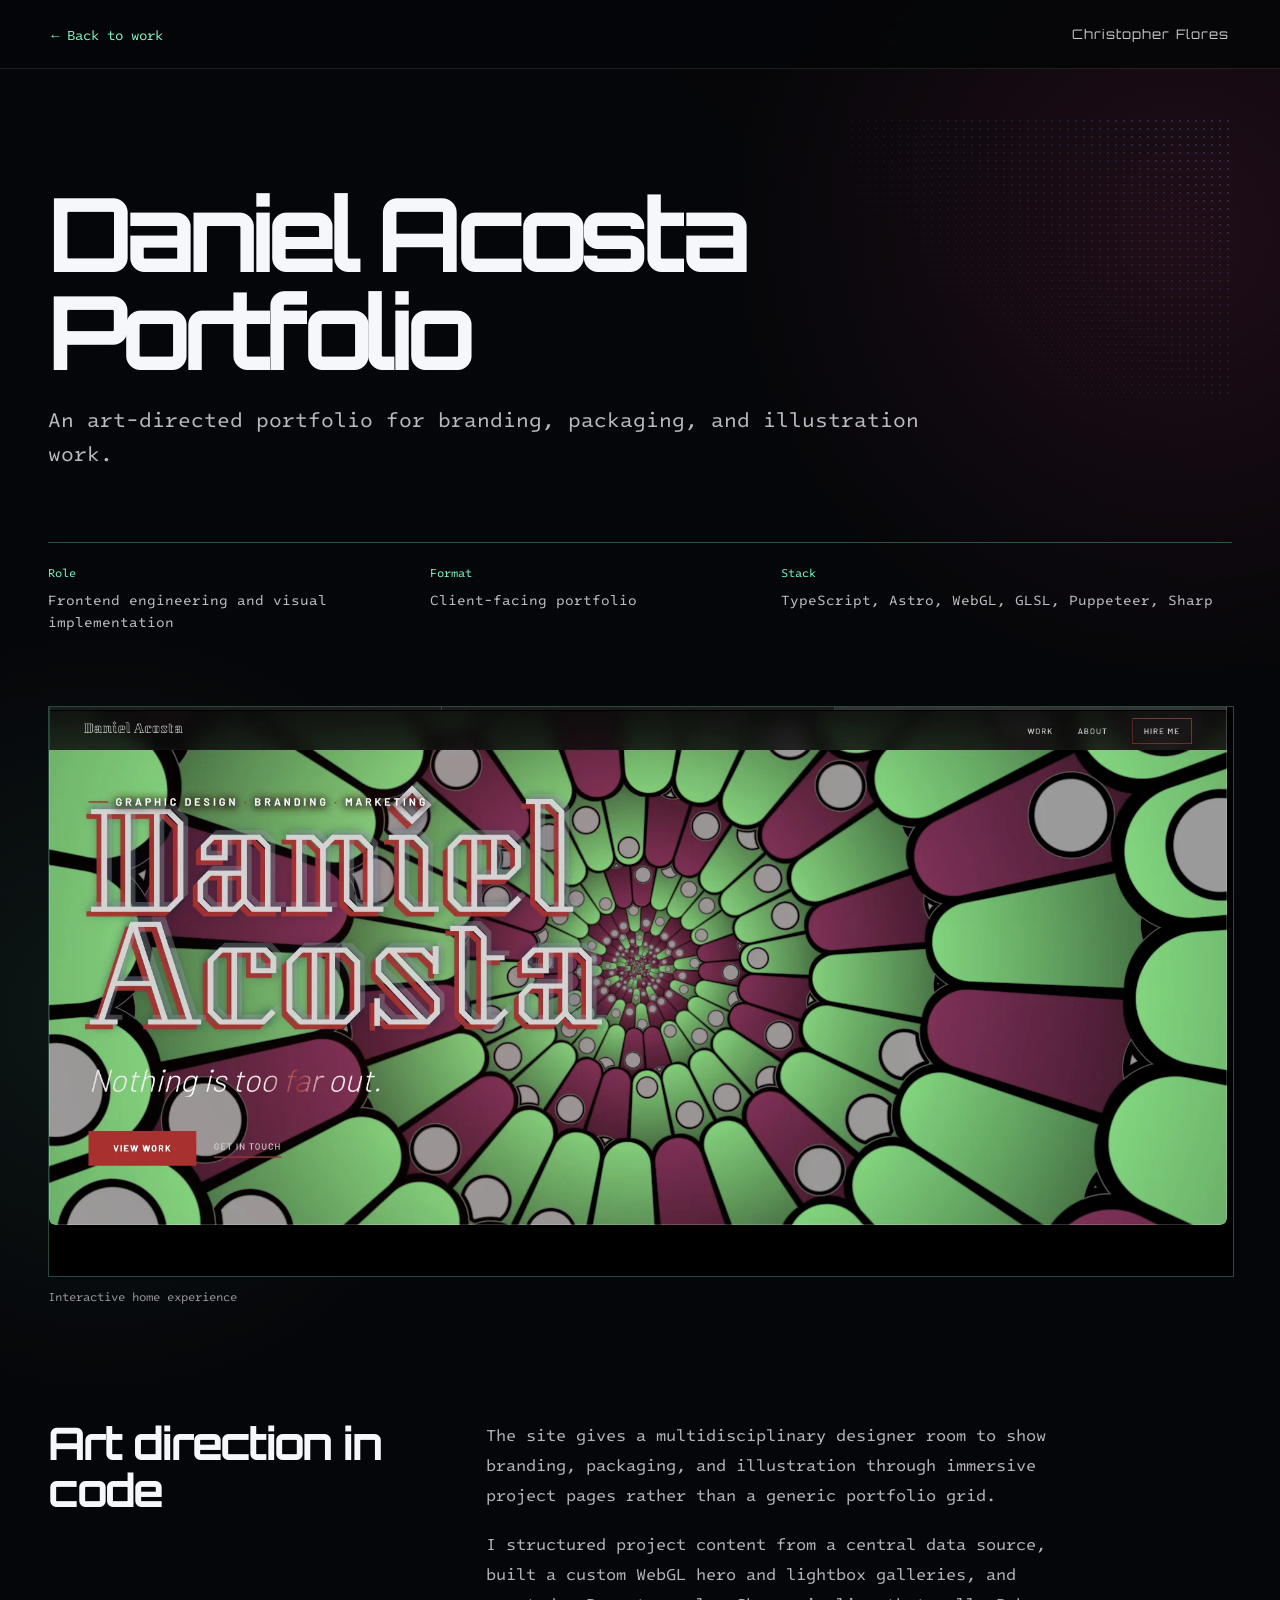
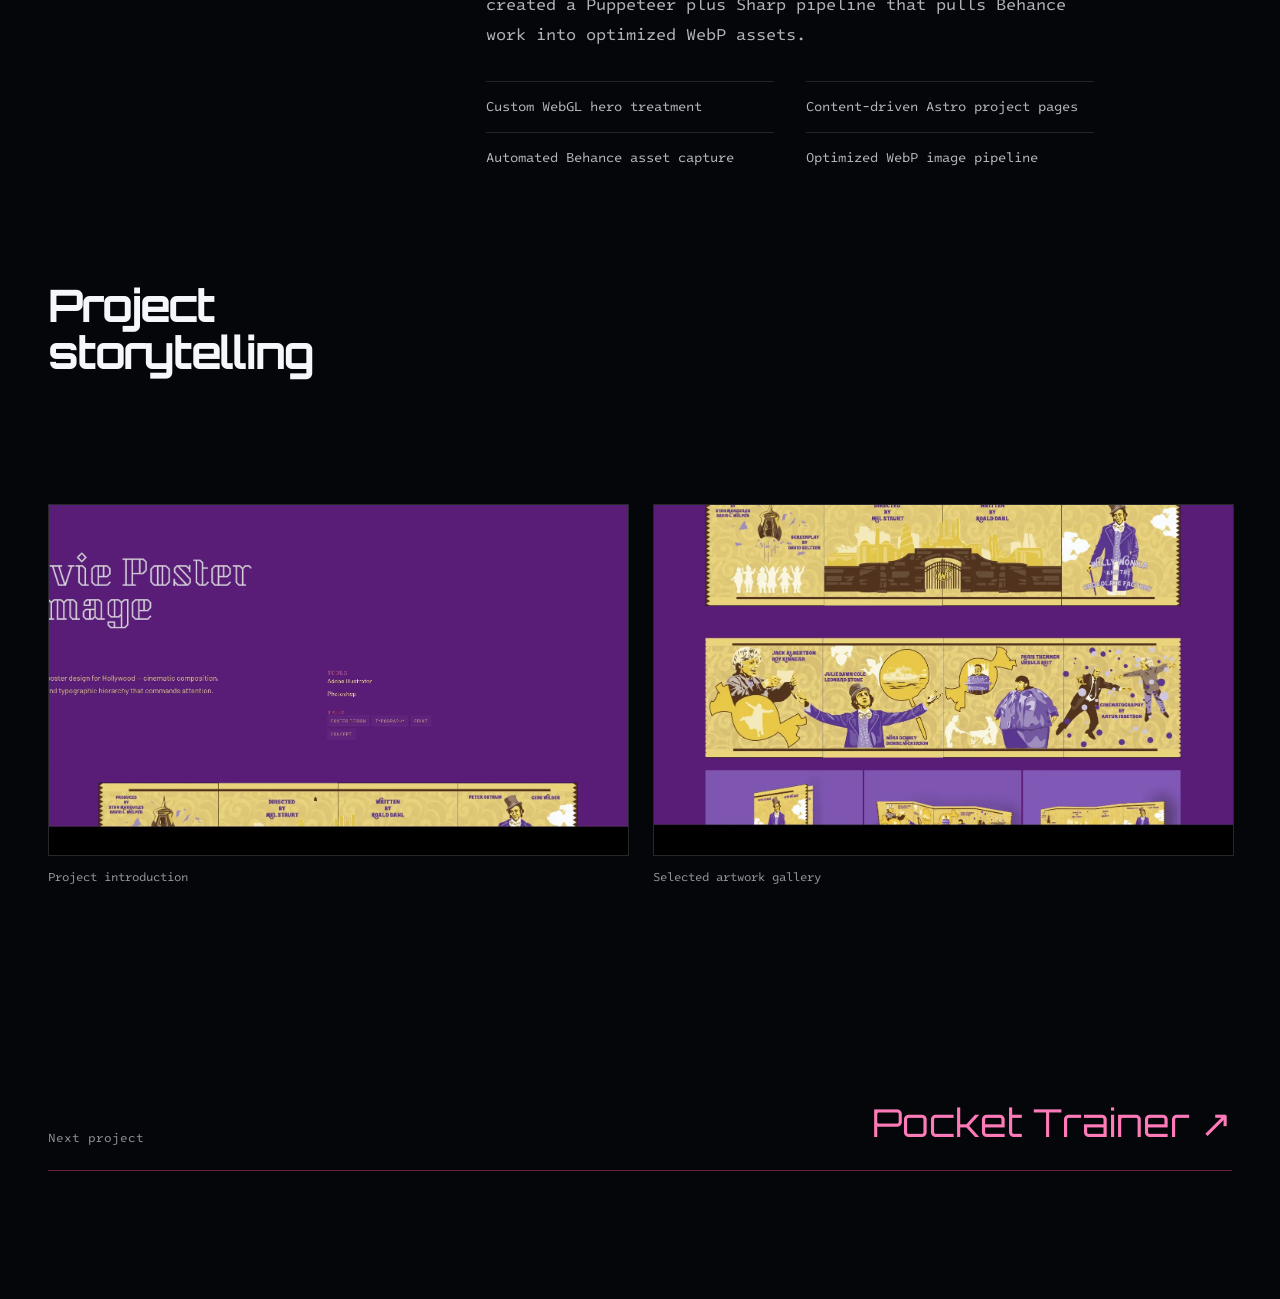
==== projects/daniel-acosta.html @ 9fa14622 "Redesign portfolio project showcase" ====
<!DOCTYPE html>
<html lang="en">
<head>
    <meta charset="UTF-8"><meta name="viewport" content="width=device-width, initial-scale=1, viewport-fit=cover"><meta name="description" content="Daniel Acosta Portfolio case study by Christopher Flores."><title>Daniel Acosta Portfolio | Christopher Flores</title>
    <link rel="stylesheet" href="../styles.css?v=4"><link rel="stylesheet" href="../case-study.css?v=2"><link rel="preconnect" href="https://fonts.googleapis.com"><link rel="preconnect" href="https://fonts.gstatic.com" crossorigin><link href="https://fonts.googleapis.com/css2?family=Intel+One+Mono:wght@400;500;600&amp;family=Orbitron:wght@400..900&amp;display=swap" rel="stylesheet">
</head>
<body class="case-body">
    <nav class="case-nav" aria-label="Project navigation"><a href="../index.html#projects">← Back to work</a><span class="case-nav-brand">Christopher Flores</span></nav>
    <main class="case-main">
        <section class="case-hero"><div class="case-title-wrap"><h1 class="case-title">Daniel Acosta Portfolio</h1><p class="case-lede">An art-directed portfolio for branding, packaging, and illustration work.</p></div><dl class="case-meta"><div><dt>Role</dt><dd>Frontend engineering and visual implementation</dd></div><div><dt>Format</dt><dd>Client-facing portfolio</dd></div><div><dt>Stack</dt><dd>TypeScript, Astro, WebGL, GLSL, Puppeteer, Sharp</dd></div></dl><figure class="case-hero-media"><img src="../images/DanielAcosta_1.webp" alt="Daniel Acosta portfolio animated home experience"><figcaption>Interactive home experience</figcaption></figure></section>
        <section class="case-section"><h2>Art direction in code</h2><div class="case-copy"><p>The site gives a multidisciplinary designer room to show branding, packaging, and illustration through immersive project pages rather than a generic portfolio grid.</p><p>I structured project content from a central data source, built a custom WebGL hero and lightbox galleries, and created a Puppeteer plus Sharp pipeline that pulls Behance work into optimized WebP assets.</p><ul><li>Custom WebGL hero treatment</li><li>Content-driven Astro project pages</li><li>Automated Behance asset capture</li><li>Optimized WebP image pipeline</li></ul></div></section>
        <section class="case-section"><h2>Project storytelling</h2><div class="case-gallery"><figure><img src="../images/DanielAcosta_2.webp" alt="Daniel Acosta movie poster homage project page"><figcaption>Project introduction</figcaption></figure><figure><img src="../images/DanielAcosta_3.webp" alt="Daniel Acosta poster artwork gallery"><figcaption>Selected artwork gallery</figcaption></figure></div></section>
        <div class="case-next"><span>Next project</span><a href="pocket-trainer.html">Pocket Trainer ↗</a></div>
    </main>
</body>
</html>
---- styles.css ----
@import url('https://fonts.googleapis.com/css2?family=Orbitron:wght@500;700&family=Intel+One+Mono:wght@400;700&display=swap');

:root {
    --space-xs: 0.5rem;
    --space-sm: 1rem;
    --space-md: 2rem;
    --space-lg: 3rem;
    --space-xl: 4rem;
}
header{
    background-color: rgb(10, 9, 9);
    border-style: ridge;
}
body {
    background: radial-gradient(circle, rgba(29, 184, 245, 1) 0%, rgba(140, 54, 173, 1) 47%, rgba(10, 10, 0, 1) 100%);
    position: relative;
    overflow-x: hidden;
}
/* Ordered (Bayer 4x4) dither over the background gradient */
body::before {
    content: '';
    position: fixed;
    top: 0;
    left: 0;
    width: 100%;
    height: 100%;
    background-image:
        linear-gradient(45deg, transparent, rgba(255, 0, 115, 0.03)),
        url("data:image/svg+xml,%3Csvg xmlns='http://www.w3.org/2000/svg' width='4' height='4'%3E%3Cpath d='M0 0h1v1H0zM2 2h1v1H2zM3 0h1v1H3zM1 2h1v1H1z' fill='%23ffffff'/%3E%3Cpath d='M1 1h1v1H1zM3 3h1v1H3z' fill='%23000000'/%3E%3C/svg%3E");
    background-size: auto, 4px 4px;
    background-repeat: repeat;
    image-rendering: pixelated;
    opacity: 0.5;
    mix-blend-mode: overlay;
    pointer-events: none;
    z-index: -1;
}

#greeting {
    font-family: "Intel One Mono", monospace;
    font-optical-sizing: auto;
    font-weight: 400;
    font-style: normal;
    color: rgb(245, 239, 84);
    font-size: 1.5em;
    text-align: center;
    background: linear-gradient(45deg, rgb(221, 221, 228), purple);
    -webkit-background-clip: text;
    background-clip: text;
    -webkit-text-fill-color: transparent;
}
#title{
    font-family:'Orbitron', sans-serif;
    font-weight: 500;
    color: red;
    text-align: center;
    font-size: 2em;
}
#name{
    font-family: 'Orbitron', sans-serif;
    font-weight: 700;
    background: linear-gradient(30deg, blue, purple);
    -webkit-background-clip: text;
    -webkit-text-fill-color: transparent;
    background-clip: text;
    text-align: center;
    font-size: 3em;
    display: inline-block;
    white-space: nowrap;
    overflow: hidden;
}

/* Dot grid background */
.dot-grid-container {
  position: absolute;
  top: 0;
  left: 0;
  width: 100%;
  height: 100%;
  z-index: 0; /* Behind navbar and hero content */
  overflow: hidden;
  display: grid;
  grid-template-columns: repeat(auto-fill, 35px);
  grid-template-rows: repeat(auto-fill, 35px);
  gap: 0;
  justify-content: center;
  align-content: center;
}

.dot-grid-container .dot{
  width: 0.5px;
  height: 0.5px;
  background: rgba(142, 139, 139, 0.4);
  border-radius: 50%;
  transition: all 0.2s ease-out;
  margin: auto;
}

.dot-grid-container .dot.bright {
  background: rgba(237, 235, 235, 0.9);
  box-shadow: 0 0 10px rgba(20, 18, 18, 0.9);
  transform: scale(2);
}
.navbar{
    display: flex;
    justify-content: space-between;
    align-items: center;
    padding: var(--space-sm) var(--space-sm);
    background-color: rgba(20, 2, 16, 0.67);
    position: fixed;
    top: 0;
    left: 0;
    width: 100%;
    z-index: 1000;
    box-shadow: 0 2px 5px rgba(6, 6, 206, 0.2);
    border-bottom: 1px solid rgba(227, 68, 137, 0.3);
    box-sizing: border-box;
}

.navbar-brand{
    font-family: 'Orbitron', sans-serif;
    font-size: 1.5rem;
    font-weight: 700;
    flex: 0 0 auto;
    margin-right: 2rem;
}
.navbar-brand .logo-image{
    height: 50px;
    width: auto;
    transition: transform 0.3s ease;
}
.navbar-brand .logo-image:hover{
    transform: scale(1.1);
}

.navbar-menu{
    display: flex;
    list-style: none;
    margin-right: 2rem;
}
.navbar-item{
    margin-left: var(--space-md);
}
.navbar-link{
    color: whitesmoke;
    text-decoration: none;
    font-family: 'Intel One Mono', monospace;
    font-size: 1.1rem;
    transition: color 0.3s ease, text-shadow 0.3s ease;
}

.navbar-link:hover{
    color: #ff0073;
}

.navbar-link.active{
    color: #ff7ab8;
    text-shadow: 0 0 16px rgba(255, 0, 115, 0.32);
}

.navbar-toggle{
    display: none;
    color: whitesmoke;
    font-size: 1.5rem;
    cursor: pointer;
    background: transparent;
    border: 0;
    padding: 0.35rem;
}

html{
    scroll-behavior: smooth;
}

#footer{
    text-align: center;
}
/* Hero section styling */
.hero {
    position: relative;
    min-height: 100svh;
    display: flex;
    flex-direction: column;
    justify-content: center;
    align-items: center;
    background-color: black;
    text-align: center;
    padding-top: 88px;
    box-sizing: border-box;
}

.hero-content{
    position: relative;
    z-index: 1;
    max-width: 700px;
    animation: fadeIn 1s ease-in;
}

/* CTA button styling */
.cta-button {
    font-family: 'Orbitron', sans-serif;
    display: inline-block;
    padding: 12px 24px;
    background-color: rgb(255, 0, 115);
    color: whitesmoke;
    text-decoration: none;
    border: 2px solid whitesmoke;
    border-radius: 5px;
    font-weight: bold;
    font-size: 1.1em;
    transition: background-color 0.3s, color 0.3s, transform 0.2s;
}

.cta-button:hover {
    background-color: whitesmoke;
    color: rgb(10, 9, 9);
    transform: scale(1.05);
}

section{
    padding: var(--space-xl) var(--space-md);
    margin-bottom: var(--space-lg);
}

/*Social Icons Class */
.social-links{
    margin-top: 20px;

}

.social-icon{
    color: whitesmoke;
    font-size: 2em;
    margin: 0 10px;
    text-decoration: none;
}

.social-icon:hover{
    color: rgb(255, 0, 115);
    transform: translateY(-10px);

}

/* Fade-in animation*/
@keyframes fadeIn{
    from{
        opacity: 0;
        transform: translateY(20px);
    }
    to{
        opacity: 1;
        transform: translateY(0);
    }
}

/* Responsiveness design*/
@media (max-width:600px){
    #name {
        font-size: 2.25em;
        white-space: normal;
        border-right: 0;
        animation: none;
    }
    #title { font-size: 1.35em; }
    #greeting { font-size: 1.05em; }
    .hero-content {
        padding: 0 18px;
        max-width: 100%;
    }
    .cta-button {
        padding: 10px 20px;
        width: min(100%, 260px);
    }
}

.projects-grid{
    display: flex;
    flex-direction: column;
    gap: 40px;
    max-width: 1200px;
    margin: 0 auto;

}

.project-card {
  background:
    linear-gradient(145deg, rgba(20, 17, 29, 0.96), rgba(32, 28, 46, 0.94));
  border-radius: 0;
  box-shadow: 0 16px 36px rgba(0, 0, 0, 0.28);
  overflow: hidden;
  transition: all 0.3s ease;
  font-family: "Intel One Mono", monospace;
  backdrop-filter: blur(10px);
  border: 1px solid rgba(255, 255, 255, 0.08);
  display: flex;
  flex-direction: row;
  align-items: center;
  min-height: 400px;
}

.project-card:hover {
  transform: translateY(-10px);
  box-shadow: 0 22px 46px rgba(61, 86, 255, 0.18);
}

.featured-project {
    background:
        radial-gradient(circle at top right, rgba(28, 192, 132, 0.16), transparent 35%),
        linear-gradient(145deg, rgba(16, 16, 20, 0.96), rgba(28, 25, 41, 0.96));
    border: 1px solid rgba(65, 229, 167, 0.22);
    box-shadow: 0 18px 50px rgba(0, 0, 0, 0.36);
}

.featured-project:hover {
    box-shadow: 0 24px 56px rgba(22, 204, 135, 0.18);
}

.project-card:nth-child(even){
    flex-direction: row-reverse;
}

.project-card:nth-child(even) .project-type-label{
    position: absolute;
    left: auto;
    right: 0;
    transform: none;
}

.project-card .project-visual{
    flex: 1;
    display: flex;
    justify-content: center;
    align-items: center;
    padding: 20px;
    position: relative;
}

.project-card .card-content{
    flex: 1;
    padding: 30px;
}

.project-card:not(.featured-project) .card-content h3,
.project-card:not(.featured-project) .card-content p {
    color: #f4f6fb;
}

.project-card:not(.featured-project) .card-content p {
    line-height: 1.65;
}

.project-card img {
  width: 100%;
  height: 200px;
  object-fit: cover;
}

.card-content{
    padding: 20px;
}

.project-kicker {
    display: inline-flex;
    align-self: flex-start;
    margin-bottom: 12px;
    padding: 6px 10px;
    border-radius: 0;
    background: rgba(65, 229, 167, 0.14);
    color: #79f2c0;
    font-size: 0.75rem;
    font-weight: 700;
    letter-spacing: 0.08em;
    text-transform: uppercase;
}

.featured-project .card-content h3,
.featured-project .card-content p,
.featured-project .tech,
.featured-project .project-status {
    color: #f5f7fb;
}

.featured-project .card-content p {
    line-height: 1.65;
}

.featured-project code {
    color: #79f2c0;
}

.project-highlights {
    display: flex;
    flex-wrap: wrap;
    gap: 10px;
    margin: 18px 0 10px;
}

.highlight-pill {
    padding: 8px 12px;
    border-radius: 0;
    background: rgba(255, 255, 255, 0.08);
    border: 1px solid rgba(121, 242, 192, 0.18);
    color: #d8fff0;
    font-size: 0.82rem;
}

.tech-stack{
    display: flex;
    gap: 10px;
    margin: 15px 0;
    flex-wrap: wrap;
    
}

.tech{
    padding: 8px 16px;
    border-radius: 0;
    color: #edf1fa;
    background-color: rgba(255, 255, 255, 0.08);
    border: 1px solid rgba(255, 255, 255, 0.12);
    display: flex;
    align-items: center;
}

.tech-logos{
    width: 34px !important;
    height: 30px !important;
    margin-right: 10px;
    vertical-align: middle;
}

.tech-logo{
    width: 24px !important; 
    height: 24px !important;
    margin-right: 8px;
    object-fit: contain;
}

#projects h2{
    text-align: center;
    font-family:'Orbitron', sans-serif;

}

#contact{
    padding: 80px 20px;
}

#contact h2{
    text-align: center;
    font-size: 2.5em;
    margin-bottom: 50px;
    font-family: 'Orbitron', sans-serif;
}

.contact-grid{
    display:flex;
    gap: 40px;
    justify-content: center;
    flex-wrap: wrap;

}

.contact-card{
    background: thistle;
    border-radius: 0;
    padding: 40px 30px;
    text-align: center;
    font-family: "Intel One Mono", monospace;
}

.contact-card:hover{
    transform: translateY(-5px);
    background: rgba(255, 255, 255, 0.15);
    box-shadow: 0 20px 40px rebeccapurple;
}

.contact-card a{
    color: black;
    text-decoration: none;
}

.contact-card i{
    color: #ff0073;
}

.contact-card:hover i{
    transform: scale(1.1);
}

.email-icon{
    
}

footer{
    text-align: center;
    background-color: #ff0073;
    padding: 30px 20px;
    font-family: 'Orbitron', sans-serif;

}

footer h3{
    font-size: 1em;
    font-weight: 400;
    
}

#tsparticles {
    position: fixed;
    top: 0;
    left: 0;
    width: 100%;
    height: 100%;
    z-index: -1;
    pointer-events: none;
}

.project-links{
    display: flex;
    gap: 15px;
    margin-top: 15px;
    justify-content: flex-start;
    flex-wrap: wrap;
}

.project-link{
    display: inline-flex;
    align-items: center;
    gap: 8px;
    padding: 8px 16px;
    background-color: rgba(8, 8, 12, 0.72);
    color: whitesmoke;
    text-decoration: none;
    border-radius: 0;
    border: 1px solid rgba(255, 0, 115, 0.72);
    transition: all 0.3s;
}

.project-link:hover{
    background-color: #ff0073;
    transform: translateY(-2px);
}

.project-status {
    display: inline-flex;
    align-items: center;
    gap: 8px;
    padding: 8px 16px;
    background-color: rgba(255, 255, 255, 0.08);
    color: #edf1fa;
    text-decoration: none;
    border-radius: 0;
    border: 1px solid rgba(255, 255, 255, 0.16);
}

.slider-dots{
    text-align: center;
    margin-top: 20px;
    padding: 0 20px;
}

.dot {
    height: 10px;
    width: 10px;
    margin: 0 6px;
    background-color: #ddd;
    border-radius: 50%;
    display: inline-block;
    cursor: pointer;
    transition: all 0.3s ease;
    border: 2px solid transparent;
}

.dot:hover{
    background-color: #bbb;
    transform: scale(1.1);
}

.dot.active {
    background: #ff0073;
    transform: scale(1.2);
}

.project-card .project-visual{
    flex: 0 0 50%;
    max-width: 50%;
    display: flex;
    justify-content: center;
    align-items: center;
    padding: 20px;
    position: relative;
}

.project-card .card-content{
    flex: 1;
    padding: 30px;
    display: flex;
    flex-direction: column;
    justify-content: center;
}

.project-images {
    position: relative;
    margin: 20px auto;
}

.project-images .image-slider {
    position: relative;
    width: 100%;
    border-radius: 0;
    overflow: hidden;
    background: #f8f9fa;
}

.project-images .project-image {
    display: none;
    width: 100%;
    height: auto;
    object-fit: contain;
    object-position: center;
}

.project-images .project-image.active {
    display: block;
}

/* MOBILE APP SPECIFIC STYLING */
.project-images.mobile-app {
    max-width: 280px; /* Constrained for mobile */
    background: linear-gradient(145deg, #161722, #24283a);
    border-radius: 0;
    padding: 20px;
    box-shadow: 0 14px 30px rgba(0, 0, 0, 0.24);
    border: 1px solid rgba(255, 77, 154, 0.14);
}

.project-images.mobile-app .image-slider {
    border-radius: 0;
    box-shadow: 0 10px 24px rgba(0, 0, 0, 0.22);
    background: #0a0c11;
}

/* WEB APP SPECIFIC STYLING */
.project-images.web-app {
    max-width: 500px; /* Wider for web apps */
    background: linear-gradient(145deg, #161922, #212634);
    border-radius: 0;
    padding: 15px;
    box-shadow: 0 12px 30px rgba(0, 0, 0, 0.24);
    border: 1px solid rgba(93, 182, 255, 0.14);
}

.project-images.web-app .image-slider {
    border-radius: 0;
    box-shadow: 0 10px 24px rgba(0, 0, 0, 0.22);
    background: #0a0c11;
}

.project-images.web-app .project-image {
    object-fit: cover; 
    max-height: 300px;
}

/* ElectriTrack keeps the original web gallery and adds a separate mobile gallery. */
.electritrack-media-stack {
    width: 100%;
    display: flex;
    flex-direction: column;
    gap: 24px;
}

.electritrack-media-section {
    width: 100%;
}

.electritrack-section-label {
    position: static;
    display: inline-flex;
    align-items: center;
    gap: 8px;
    margin-bottom: 10px;
    padding: 0 0 8px;
    font-size: 0.78rem;
    font-weight: 700;
    letter-spacing: 0.12em;
    text-transform: uppercase;
    border-bottom: 1px solid currentColor;
}

.electritrack-section-label.web-app {
    color: #5db6ff;
}

.electritrack-section-label.mobile {
    color: #ff4d9a;
}

.electritrack-media-section .project-images {
    max-width: 100%;
    margin: 0;
}

.project-images.web-app.electritrack-mobile-gallery .image-slider {
    background: #080b12;
}

.project-images.web-app.electritrack-mobile-gallery .project-image {
    width: 100%;
    height: 360px;
    max-height: none;
    object-fit: contain;
    object-position: center;
    background: #080b12;
}

.project-images.trading-platform {
    max-width: 700px;
    background: linear-gradient(145deg, #101217, #1a1d24);
    border-radius: 0;
    padding: 18px;
    box-shadow: 0 16px 32px rgba(0, 0, 0, 0.28);
    border: 1px solid rgba(92, 255, 191, 0.12);
}

.project-images.trading-platform .image-slider {
    border-radius: 0;
    background: #060709;
    box-shadow: 0 12px 24px rgba(0, 0, 0, 0.24);
}

.project-images.trading-platform .project-image {
    object-fit: cover;
    max-height: 360px;
}

/* WEBSITE STYLING */
.project-images.website {
    max-width: 650px; 
    background: linear-gradient(145deg, #171826, #23263a);
    border-radius: 0;
    padding: 18px;
    box-shadow: 0 16px 30px rgba(0, 0, 0, 0.24);
    border: 1px solid rgba(198, 178, 255, 0.18);
}

.project-images.website .image-slider {
    border-radius: 0;
    box-shadow: 0 10px 24px rgba(0, 0, 0, 0.22);
    background: #0b0d12;
    border: 1px solid rgba(255, 255, 255, 0.04);
}

.project-images.website .project-image {
    object-fit: cover;
    max-height: 400px;
    border-radius: 0;
}

.project-images.cli {
    max-width: 650px;
    background: linear-gradient(145deg, #151821, #222734);
    border-radius: 0;
    padding: 18px;
    box-shadow: 0 16px 30px rgba(0, 0, 0, 0.24);
    border: 1px solid rgba(87, 214, 140, 0.16);
}

.project-images .slider-controls {
    position: absolute;
    top: 50%;
    transform: translateY(-50%);
    width: 100%;
    display: flex;
    justify-content: space-between;
    padding: 0;
    pointer-events: none;
    z-index: 10;
}

.project-images .slider-button {
    background: rgba(232, 236, 245, 0.9);
    color: #181a20;
    border: none;
    width: 40px;
    height: 40px;
    border-radius: 50%;
    cursor: pointer;
    font-size: 16px;
    pointer-events: all;
    transition: all 0.3s ease;
    box-shadow: 0 4px 12px rgba(0, 0, 0, 0.15);
    display: flex;
    align-items: center;
    justify-content: center;
    opacity: 0.8;
}

.project-images .slider-button:hover {
    background: #ffffff;
    transform: scale(1.05);
    opacity: 1;
}

/* Adjust button positioning per project type */
.project-images.mobile-app .slider-button.prev { margin-left: -60px; }
.project-images.mobile-app .slider-button.next { margin-right: -20px; }

.project-images.web-app .slider-button.prev { margin-left: -25px; }
.project-images.web-app .slider-button.next { margin-right: -20px; }

/* Keep both ElectriTrack arrows inside each gallery frame at every breakpoint.
   display: contents drops the full-width controls bar so each button anchors
   directly to .project-images. No width or margin math, so neither arrow can
   overflow the frame and get clipped by the card's overflow: hidden. */
.project-images.web-app.electritrack-web-gallery .slider-controls,
.project-images.web-app.electritrack-mobile-gallery .slider-controls {
    display: contents;
}

.project-images.web-app.electritrack-web-gallery .slider-button,
.project-images.web-app.electritrack-mobile-gallery .slider-button {
    position: absolute;
    top: 50%;
    transform: translateY(-50%);
    margin: 0;
    z-index: 10;
}

.project-images.web-app.electritrack-web-gallery .slider-button:hover,
.project-images.web-app.electritrack-mobile-gallery .slider-button:hover {
    transform: translateY(-50%) scale(1.05);
}

.project-images.web-app.electritrack-web-gallery .slider-button.prev,
.project-images.web-app.electritrack-mobile-gallery .slider-button.prev {
    left: 12px;
}

.project-images.web-app.electritrack-web-gallery .slider-button.next,
.project-images.web-app.electritrack-mobile-gallery .slider-button.next {
    right: 12px;
}

.project-images.website .slider-button.prev { margin-left: -40px; }
.project-images.website .slider-button.next { margin-right: -5px; }

.project-images.trading-platform .slider-button.prev { margin-left: -30px; }
.project-images.trading-platform .slider-button.next { margin-right: -10px; }

/* Project type labels */
.project-type-label {
    position: absolute;
    top: -6px;
    left: 0px;
    display: inline-flex;
    align-items: center;
    gap: 8px;
    padding: 0 0 8px;
    font-size: 0.78rem;
    font-weight: 700;
    letter-spacing: 0.12em;
    text-transform: uppercase;
    background: transparent;
    border-radius: 0;
    border-bottom: 1px solid currentColor;
    box-shadow: none;
}

.project-type-label.mobile {
    color: #ff4d9a;
}

.project-type-label.web-app {
    color: #5db6ff;
}

.project-type-label.website {
    color: #c6b2ff;
}

.project-type-label.cli {
    color: #57d68c;
}

.project-type-label.platform {
    color: #79f2c0;
}

/* Video styling */
.project-video {
    display: none;
    width: 100%;
    height: auto;
    border-radius: 0;
}

.project-video.active {
    display: block;
}

@media (max-width: 768px){
    .navbar{
        padding: 0.85rem 1rem;
    }
    .navbar-toggle{
        display: inline-flex;
        align-items: center;
        justify-content: center;
        z-index: 1002;
    }
    .navbar-menu{
        position: absolute;
        top: calc(100% + 10px);
        right: 1rem;
        left: 1rem;
        margin: 0;
        padding: 1rem;
        flex-direction: column;
        gap: 0.4rem;
        background: rgba(14, 10, 22, 0.96);
        border: 1px solid rgba(255, 255, 255, 0.08);
        border-radius: 0;
        box-shadow: 0 20px 44px rgba(0, 0, 0, 0.3);
        backdrop-filter: blur(18px);
        opacity: 0;
        pointer-events: none;
        transform: translateY(-12px);
        transition: opacity 0.25s ease, transform 0.25s ease;
    }
    .navbar-menu.is-open{
        opacity: 1;
        pointer-events: auto;
        transform: translateY(0);
    }
    .navbar-item{
        margin-left: 0;
    }
    .navbar-link{
        display: block;
        padding: 0.8rem 0.85rem;
        border-radius: 0;
        font-size: 1rem;
        text-align: left;
    }
    .navbar-link.active{
        background: rgba(255, 255, 255, 0.06);
    }
    body.menu-open{
        overflow: hidden;
    }
    section{
        padding: 3rem 1rem;
        margin-bottom: 2rem;
    }
    .hero{
        padding-top: 96px;
        min-height: 100svh;
    }
    .social-links{
        display: flex;
        justify-content: center;
        gap: 0.5rem;
    }
    .project-card{
        flex-direction: column !important;
        min-height: auto;
        border-radius: 0;
    }
    .project-card:nth-child(even){
        flex-direction: column !important;
    }
    .project-card .project-visual, 
    .project-card .card-content{
        flex: none;
        max-width: 100%;
        width: 100%;
    }
    .project-card .card-content{
        padding: 20px;
    }
    .project-type-label,
    .project-card:nth-child(even) .project-type-label{
        position: static;
        align-self: flex-start;
        margin-bottom: 0.85rem;
    }
    .project-images .slider-controls{
        left: 0;
        right: 0;
        width: auto;
        padding: 0 12px;
        box-sizing: border-box;
    }
    .project-images.web-app.electritrack-mobile-gallery .project-image{
        height: 320px;
    }
    .project-images.mobile-app .slider-button.prev,
    .project-images.web-app .slider-button.prev,
    .project-images.website .slider-button.prev,
    .project-images.trading-platform .slider-button.prev {
        margin-left: 0;
    }
    .project-images.mobile-app .slider-button.next,
    .project-images.web-app .slider-button.next,
    .project-images.website .slider-button.next,
    .project-images.trading-platform .slider-button.next {
        margin-right: 0;
    }
    .contact-grid{
        flex-direction: column;
        align-items: stretch;
        gap: 16px;
    }
    .contact-card{
        padding: 24px 20px;
    }
}

@media (max-width: 480px){
    .navbar-brand .logo-image{
        height: 42px;
    }
    #projects h2,
    #skills h2,
    #contact h2{
        font-size: 1.9rem;
    }
    .skills-intro{
        font-size: 0.88rem;
        margin-bottom: 1.5rem;
    }
    .project-card .project-visual{
        padding: 16px;
    }
    .project-card .card-content{
        padding: 18px 16px 20px;
    }
    .project-images.mobile-app{
        max-width: 240px;
        padding: 14px;
    }
    .project-images.web-app{
        max-width: 100%;
        padding: 12px;
    }
    .project-images.web-app.electritrack-mobile-gallery .project-image{
        height: 280px;
    }

    .project-images.website{
        max-width: 100%;
        padding: 12px;
    }

    .project-images.trading-platform{
        max-width: 100%;
        padding: 12px;
    }
    .project-images.cli{
        max-width: 100%;
        padding: 12px;
    }
    .project-images .slider-button{
        width: 36px;
        height: 36px;
        font-size: 14px;
    }
    .project-highlights{
        gap: 8px;
    }
    .highlight-pill,
    .tech,
    .project-status,
    .skill-chip{
        font-size: 0.74rem;
    }
    .contact-card a{
        display: flex;
        align-items: center;
        justify-content: space-between;
        gap: 12px;
    }

    .projects-grid{
        gap: 20px;
    }
}
/* Skills Section */
#skills {
    padding: var(--space-xl) var(--space-md);
    font-family: 'Intel One Mono', monospace;
}

#skills h2 {
    text-align: center;
    font-family: 'Orbitron', sans-serif;
    margin-bottom: 0.75rem;
    letter-spacing: 0.06em;
}

.skills-intro {
    max-width: 720px;
    margin: 0 auto 2.25rem;
    text-align: center;
    font-family: 'Intel One Mono', monospace;
    font-size: 0.95rem;
    color: rgba(255, 255, 255, 0.72);
    line-height: 1.65;
}

.skills-grid {
    display: flex;
    flex-direction: column;
    gap: 22px;
    max-width: 980px;
    margin: 0 auto;
}

.skills-group {
    background:
        radial-gradient(circle at top left, rgba(93, 182, 255, 0.1), transparent 18rem),
        rgba(13, 10, 19, 0.58);
    border: 1px solid rgba(255, 255, 255, 0.1);
    border-radius: 0;
    padding: 1.25rem;
    box-shadow: 0 18px 42px rgba(0, 0, 0, 0.18);
    backdrop-filter: blur(14px);
}

.primary-stack {
    border-color: rgba(121, 242, 192, 0.18);
    background:
        radial-gradient(circle at 10% 0%, rgba(121, 242, 192, 0.13), transparent 18rem),
        rgba(11, 14, 20, 0.68);
}

.skills-group-label {
    font-family: 'Orbitron', sans-serif;
    font-size: 0.78rem;
    font-weight: 400;
    letter-spacing: 0.14em;
    text-transform: uppercase;
    color: rgba(255, 255, 255, 0.62);
    margin-bottom: 12px;
    padding-left: 2px;
}

.skills-chips {
    display: flex;
    flex-wrap: wrap;
    gap: 10px;
}

.featured-skills {
    display: grid;
    grid-template-columns: repeat(auto-fit, minmax(96px, 1fr));
    gap: 14px;
}

.skills-chips.compact {
    gap: 8px;
}

.featured-skill {
    display: flex;
    flex-direction: column;
    align-items: center;
    gap: 10px;
    padding: 8px 6px 4px;
    text-align: center;
    transition: transform 0.3s ease;
}

.featured-skill:hover {
    transform: translateY(-2px);
}

.featured-skill-mark {
    width: 72px;
    height: 72px;
    display: flex;
    align-items: center;
    justify-content: center;
    border-radius: 0;
    background:
        radial-gradient(circle at 30% 25%, rgba(121, 242, 192, 0.18), transparent 60%),
        rgba(255, 255, 255, 0.06);
    border: 1px solid rgba(255, 255, 255, 0.12);
    box-shadow: 0 12px 24px rgba(0, 0, 0, 0.18);
}

.featured-skill-label {
    font-family: 'Intel One Mono', monospace;
    font-size: 0.78rem;
    font-weight: 700;
    letter-spacing: 0.02em;
    color: rgba(255, 255, 255, 0.9);
}

.skill-chip {
    display: inline-flex;
    align-items: center;
    gap: 8px;
    background: rgba(255, 255, 255, 0.9);
    border: 1px solid rgba(255, 255, 255, 0.3);
    border-radius: 0;
    padding: 8px 13px;
    font-family: 'Intel One Mono', monospace;
    font-size: 0.8rem;
    color: #111827;
    transition: all 0.3s ease;
    cursor: default;
    line-height: 1;
}

.skill-chip:hover {
    background: #ffffff;
    border-color: rgba(121, 242, 192, 0.55);
    transform: translateY(-2px);
    box-shadow: 0 8px 18px rgba(93, 182, 255, 0.16);
}

.skill-icon {
    width: 16px !important;
    height: 16px !important;
    object-fit: contain;
    flex-shrink: 0;
}

.featured-skill-icon {
    width: 38px !important;
    height: 38px !important;
}

@media (max-width: 600px) {
    .skills-group {
        padding: 1rem;
    }
    .featured-skills {
        grid-template-columns: repeat(4, minmax(0, 1fr));
        gap: 12px 8px;
    }
    .featured-skill {
        gap: 8px;
        padding: 4px 2px 0;
    }
    .featured-skill-mark {
        width: 60px;
        height: 60px;
        border-radius: 0;
    }
    .featured-skill-label {
        font-size: 0.68rem;
    }
    .featured-skill-icon {
        width: 32px !important;
        height: 32px !important;
    }
    .skills-chips {
        gap: 7px;
    }
    .skill-chip {
        font-size: 0.76rem;
        padding: 6px 10px;
    }
}

body {
    margin: 0;
    color: #f6f7fb;
    background:
        radial-gradient(circle at 12% 10%, rgba(49, 196, 255, 0.55), transparent 28rem),
        radial-gradient(circle at 82% 18%, rgba(255, 82, 168, 0.34), transparent 24rem),
        radial-gradient(circle at 50% 92%, rgba(116, 86, 255, 0.28), transparent 28rem),
        linear-gradient(135deg, #07080d 0%, #171127 48%, #08090e 100%);
}

html {
    scroll-padding-top: 92px;
}

.scroll-progress {
    position: fixed;
    top: 0;
    left: 0;
    width: 0%;
    height: 3px;
    z-index: 2000;
    background: linear-gradient(90deg, #79f2c0, #5db6ff, #ff4d9a);
    box-shadow: 0 0 18px rgba(121, 242, 192, 0.42);
}

.navbar {
    backdrop-filter: blur(18px);
}

.hero {
    overflow: hidden;
    background:
        radial-gradient(circle at 50% 38%, rgba(93, 182, 255, 0.1), transparent 24rem),
        #050609;
}

.hero::after {
    content: "";
    position: absolute;
    inset: auto -10% -18% -10%;
    height: 30%;
    background: linear-gradient(180deg, transparent, rgba(121, 242, 192, 0.045));
    filter: blur(30px);
    pointer-events: none;
}

.hero-content {
    max-width: 980px;
    padding: 0 1.5rem;
}

#greeting {
    margin: 0 0 0.8rem;
    font-size: clamp(0.9rem, 1.5vw, 1.15rem);
    letter-spacing: 0.24em;
    text-transform: uppercase;
    background: linear-gradient(90deg, #79f2c0, #5db6ff);
    -webkit-background-clip: text;
    background-clip: text;
}

#name {
    max-width: 920px;
    display: block;
    margin: 0 auto;
    border-right: 0;
    white-space: normal;
    overflow: visible;
    animation: none;
    font-size: clamp(2.8rem, 8vw, 6.2rem);
    line-height: 0.98;
    letter-spacing: -0.065em;
    background: linear-gradient(105deg, #ffffff 0%, #dff9ff 42%, #79f2c0 72%, #ff87bd 100%);
    -webkit-background-clip: text;
    -webkit-text-fill-color: transparent;
    background-clip: text;
}

#title {
    max-width: 790px;
    margin: 1.25rem auto 0;
    color: rgba(246, 247, 251, 0.9);
    font-family: "Intel One Mono", monospace;
    font-size: clamp(1rem, 2vw, 1.35rem);
    line-height: 1.55;
}

.hero-actions {
    display: flex;
    justify-content: center;
    gap: 0.9rem;
    flex-wrap: wrap;
    margin-top: 2rem;
}

.cta-button,
.secondary-button {
    min-height: 44px;
    box-sizing: border-box;
}

.cta-button {
    border: 0;
    border-radius: 999px;
    background: linear-gradient(135deg, #ff0073, #ff7ab8);
    box-shadow: 0 16px 32px rgba(255, 0, 115, 0.24);
}

.secondary-button {
    font-family: "Orbitron", sans-serif;
    display: inline-flex;
    align-items: center;
    justify-content: center;
    padding: 12px 24px;
    color: #f6f7fb;
    text-decoration: none;
    border: 1px solid rgba(255, 255, 255, 0.22);
    border-radius: 999px;
    background: rgba(255, 255, 255, 0.06);
    backdrop-filter: blur(12px);
    font-weight: 700;
    transition: transform 0.2s ease, background 0.3s ease, border-color 0.3s ease;
}

.secondary-button:hover {
    transform: translateY(-2px);
    background: rgba(121, 242, 192, 0.1);
    border-color: rgba(121, 242, 192, 0.34);
}

.hero-proof {
    display: grid;
    grid-template-columns: repeat(3, minmax(0, 1fr));
    gap: 0.75rem;
    max-width: 880px;
    margin: 1.75rem auto 0;
}

.hero-proof span {
    padding: 0.78rem 0.9rem;
    border: 1px solid rgba(255, 255, 255, 0.09);
    border-radius: 15px;
    background: rgba(255, 255, 255, 0.045);
    color: rgba(246, 247, 251, 0.68);
    font-family: "Intel One Mono", monospace;
    font-size: 0.76rem;
    line-height: 1.45;
    backdrop-filter: blur(10px);
}

.hero-proof strong {
    display: block;
    color: #ffffff;
    font-family: "Orbitron", sans-serif;
    font-size: 0.72rem;
    letter-spacing: 0.08em;
    text-transform: uppercase;
}

@keyframes heroReveal {
    from {
        opacity: 0;
        transform: translateY(20px);
    }
    to {
        opacity: 1;
        transform: translateY(0);
    }
}

#about {
    padding-top: 6rem;
}

.about-card {
    display: grid;
    grid-template-columns: 160px 1fr;
    gap: 2rem;
    align-items: center;
    max-width: 1040px;
    margin: 0 auto;
    padding: clamp(1.5rem, 4vw, 3rem);
    border: 1px solid rgba(255, 255, 255, 0.1);
    border-radius: 0;
    background:
        radial-gradient(circle at top left, rgba(121, 242, 192, 0.14), transparent 18rem),
        rgba(9, 10, 15, 0.72);
    box-shadow: 0 24px 70px rgba(0, 0, 0, 0.28);
    backdrop-filter: blur(16px);
}

.about-mark {
    width: 140px;
    height: 140px;
    display: grid;
    place-items: center;
    border-radius: 0;
    background: linear-gradient(145deg, rgba(255, 255, 255, 0.1), rgba(255, 255, 255, 0.02));
    border: 1px solid rgba(255, 255, 255, 0.12);
}

.about-mark img {
    width: 92px;
    height: auto;
}

.section-kicker {
    display: inline-flex;
    margin-bottom: 0.8rem;
    color: #79f2c0;
    font-family: "Intel One Mono", monospace;
    font-size: 0.78rem;
    letter-spacing: 0.2em;
    text-transform: uppercase;
}

.about-copy h2,
#projects h2,
#skills h2,
#contact h2 {
    color: #ffffff;
    font-size: clamp(2rem, 4vw, 3.15rem);
    line-height: 1.05;
}

.about-copy h2 {
    margin: 0 0 1rem;
    font-family: "Orbitron", sans-serif;
    letter-spacing: -0.04em;
}

.about-copy p {
    max-width: 720px;
    color: rgba(246, 247, 251, 0.72);
    font-family: "Intel One Mono", monospace;
    line-height: 1.7;
}

.about-focus {
    grid-column: 2;
    display: flex;
    flex-wrap: wrap;
    gap: 0.65rem;
}

.about-focus span {
    padding: 0.55rem 0.85rem;
    border-radius: 0;
    color: #dcfff3;
    background: rgba(121, 242, 192, 0.1);
    border: 1px solid rgba(121, 242, 192, 0.18);
    font-family: "Intel One Mono", monospace;
    font-size: 0.78rem;
}

.projects-intro {
    max-width: 700px;
    margin: -0.75rem auto 2.5rem;
    text-align: center;
    color: rgba(246, 247, 251, 0.72);
    font-family: "Intel One Mono", monospace;
    line-height: 1.65;
}

.projects-grid {
    gap: clamp(2rem, 6vw, 5.5rem);
}

.project-card {
    position: relative;
}

.project-metrics {
    display: grid;
    grid-template-columns: repeat(3, minmax(0, 1fr));
    gap: 0.65rem;
    margin: 1.1rem 0 0.35rem;
}

.project-metrics span {
    padding: 0.75rem;
    border-radius: 0;
    color: rgba(246, 247, 251, 0.72);
    background: rgba(255, 255, 255, 0.065);
    border: 1px solid rgba(255, 255, 255, 0.1);
    font-size: 0.76rem;
    line-height: 1.4;
}

.project-metrics strong {
    display: block;
    color: #ffffff;
    font-family: "Orbitron", sans-serif;
    font-size: 0.74rem;
    letter-spacing: 0.07em;
    text-transform: uppercase;
}

.slider-counter {
    position: absolute;
    right: 18px;
    bottom: 18px;
    z-index: 11;
    padding: 0.35rem 0.55rem;
    border-radius: 0;
    color: #ffffff;
    background: rgba(6, 7, 9, 0.74);
    border: 1px solid rgba(255, 255, 255, 0.14);
    font-family: "Intel One Mono", monospace;
    font-size: 0.72rem;
    backdrop-filter: blur(8px);
}

body.animations-ready .project-card,
body.animations-ready .contact-card,
body.animations-ready #projects h2,
body.animations-ready #contact h2,
body.animations-ready .projects-intro,
body.animations-ready .skills-group,
body.animations-ready .about-card {
    opacity: 0;
    transform: translateY(24px);
    transition: opacity 0.65s ease, transform 0.65s ease, box-shadow 0.3s ease, background 0.3s ease;
}

body.animations-ready .hero-entrance {
    animation: heroReveal 0.7s ease both;
}

body.animations-ready .hero-entrance-1 { animation-delay: 0.05s; }
body.animations-ready .hero-entrance-2 { animation-delay: 0.14s; }
body.animations-ready .hero-entrance-3 { animation-delay: 0.24s; }
body.animations-ready .hero-entrance-4 { animation-delay: 0.34s; }
body.animations-ready .hero-entrance-5 { animation-delay: 0.44s; }
body.animations-ready .hero-entrance-6 { animation-delay: 0.54s; }

body.animations-ready .fade-in-visible {
    opacity: 1;
    transform: translateY(0);
}

body.animations-ready .project-card.fade-in-visible:hover {
    transform: translateY(-10px);
}

body.animations-ready .contact-card.fade-in-visible:hover {
    transform: translateY(-5px);
}

a:focus-visible,
button:focus-visible,
.dot:focus-visible {
    outline: 2px solid #79f2c0;
    outline-offset: 4px;
}

@media (max-width: 860px) {
    .hero-proof,
    .project-metrics {
        grid-template-columns: 1fr;
    }

    .about-card {
        grid-template-columns: 1fr;
    }

    .about-focus {
        grid-column: auto;
    }
}

@media (max-width: 600px) {
    #name {
        font-size: clamp(2.25rem, 13vw, 3rem);
        letter-spacing: -0.05em;
        white-space: normal;
        border-right: 0;
        animation: none;
    }

    #title {
        font-size: 0.95rem;
    }

    .hero-actions {
        flex-direction: column;
        align-items: stretch;
    }

    .cta-button,
    .secondary-button {
        width: 100%;
    }

    .hero-proof {
        margin-top: 1.35rem;
    }

    .about-mark {
        width: 104px;
        height: 104px;
        border-radius: 0;
    }

    .about-mark img {
        width: 70px;
    }
}

@media (prefers-reduced-motion: reduce) {
    *,
    *::before,
    *::after {
        animation-duration: 0.01ms !important;
        animation-iteration-count: 1 !important;
        scroll-behavior: auto !important;
        transition-duration: 0.01ms !important;
    }
}

/* ===================================
   2026 PROJECT REDESIGN
   The hero and interactive dot field intentionally keep their existing design.
   =================================== */

.about-card-redesign {
    grid-template-columns: minmax(0, 1fr) minmax(220px, 280px);
    gap: clamp(2rem, 6vw, 5rem);
    align-items: end;
    max-width: 1180px;
    background:
        linear-gradient(110deg, rgba(121, 242, 192, 0.055), transparent 38%),
        rgba(8, 9, 14, 0.78);
}

.about-card-redesign .about-focus {
    grid-column: auto;
    display: grid;
    gap: 0;
    align-self: stretch;
    border-top: 1px solid rgba(121, 242, 192, 0.32);
}

.about-card-redesign .about-focus span {
    display: flex;
    align-items: center;
    min-height: 3.4rem;
    padding: 0.65rem 0;
    background: transparent;
    border: 0;
    border-bottom: 1px solid rgba(255, 255, 255, 0.1);
    color: rgba(246, 247, 251, 0.78);
}

#projects.work-section {
    padding: clamp(5rem, 9vw, 8rem) clamp(1rem, 4vw, 3rem);
}

.work-heading,
.work-list {
    width: min(100%, 1480px);
    margin-inline: auto;
}

.work-heading {
    margin-bottom: clamp(3rem, 7vw, 5.5rem);
}

#projects .work-heading h2 {
    margin: 0 0 1rem;
    text-align: left;
    font-size: clamp(2.5rem, 6vw, 5rem);
    letter-spacing: -0.055em;
}

.work-heading p {
    max-width: 66ch;
    margin: 0;
    color: rgba(246, 247, 251, 0.7);
    font-family: "Intel One Mono", monospace;
    font-size: clamp(0.95rem, 1.35vw, 1.08rem);
    line-height: 1.7;
}

.work-list {
    display: grid;
    gap: clamp(4.5rem, 9vw, 8.5rem);
}

.work-project {
    position: relative;
    min-height: clamp(680px, 72vw, 920px);
    border: 1px solid rgba(121, 242, 192, 0.2);
    background:
        radial-gradient(circle at 100% 0%, rgba(255, 77, 154, 0.075), transparent 24rem),
        rgba(5, 6, 10, 0.84);
    box-shadow: 0 30px 90px rgba(0, 0, 0, 0.28);
    transition: border-color 260ms ease, transform 260ms ease, box-shadow 260ms ease;
}

.work-project::after {
    content: "";
    position: absolute;
    top: 0;
    right: 0;
    width: min(18vw, 260px);
    height: min(18vw, 260px);
    pointer-events: none;
    opacity: 0.2;
    background-image: radial-gradient(circle, #ff4d9a 1px, transparent 1.2px);
    background-size: 7px 7px;
    mask-image: linear-gradient(225deg, #000, transparent 72%);
}

.work-project:hover {
    transform: translateY(-4px);
    border-color: rgba(121, 242, 192, 0.52);
    box-shadow: 0 36px 100px rgba(20, 8, 42, 0.46);
}

.work-project-link {
    position: relative;
    z-index: 1;
    display: block;
    min-height: inherit;
    padding: clamp(1.25rem, 3.2vw, 3rem);
    color: inherit;
    text-decoration: none;
}

.work-project-link:focus-visible {
    outline: 2px solid #79f2c0;
    outline-offset: 7px;
}

.work-project-header {
    display: grid;
    grid-template-columns: minmax(0, 1fr) auto;
    gap: 2rem;
    align-items: end;
    margin-bottom: clamp(1.75rem, 3.5vw, 2.75rem);
    border: 0;
    background: transparent;
}

.work-label {
    display: block;
    margin-bottom: 0.65rem;
    color: #79f2c0;
    font-family: "Intel One Mono", monospace;
    font-size: 0.8rem;
    letter-spacing: 0.08em;
}

.work-project h3 {
    margin: 0;
    color: #f6f7fb;
    font-family: "Orbitron", sans-serif;
    font-size: clamp(2rem, 4.5vw, 4rem);
    line-height: 1;
    letter-spacing: -0.055em;
    text-wrap: balance;
}

.work-project-header p {
    max-width: 66ch;
    margin: 0.9rem 0 0.8rem;
    color: rgba(246, 247, 251, 0.74);
    font-family: "Intel One Mono", monospace;
    font-size: clamp(0.9rem, 1.25vw, 1.02rem);
    line-height: 1.55;
}

.work-stack {
    color: rgba(121, 242, 192, 0.8);
    font-family: "Intel One Mono", monospace;
    font-size: clamp(0.72rem, 1vw, 0.84rem);
    line-height: 1.6;
}

.work-project-cta {
    display: inline-flex;
    align-items: center;
    gap: 0.55rem;
    padding-bottom: 0.35rem;
    border-bottom: 1px solid currentColor;
    color: #ff7ab8;
    font-family: "Intel One Mono", monospace;
    font-size: 0.9rem;
    white-space: nowrap;
    transition: color 220ms ease, transform 220ms ease;
}

.work-project:hover .work-project-cta {
    color: #79f2c0;
    transform: translateX(4px);
}

.work-gallery {
    display: grid;
    gap: clamp(0.8rem, 1.5vw, 1.3rem);
    min-height: clamp(460px, 43vw, 650px);
}

.work-gallery figure {
    min-width: 0;
    min-height: 0;
    margin: 0;
    display: grid;
    grid-template-rows: minmax(0, 1fr) auto;
    gap: 0.65rem;
}

.work-gallery img {
    width: 100%;
    height: 100%;
    min-height: 0;
    display: block;
    object-fit: cover;
    object-position: center;
    border: 1px solid rgba(255, 255, 255, 0.13);
    background: #080a0f;
    transition: border-color 260ms ease, filter 260ms ease;
}

.work-project:hover .work-gallery img {
    border-color: rgba(121, 242, 192, 0.34);
    filter: brightness(1.035);
}

.work-gallery figcaption {
    color: rgba(246, 247, 251, 0.62);
    font-family: "Intel One Mono", monospace;
    font-size: 0.76rem;
    line-height: 1.4;
}

.work-gallery-landscape {
    grid-template-columns: minmax(0, 1.8fr) minmax(280px, 0.95fr);
}

.work-gallery-support {
    display: grid;
    grid-template-rows: repeat(2, minmax(0, 1fr));
    gap: clamp(0.8rem, 1.5vw, 1.3rem);
    min-width: 0;
    min-height: 0;
}

.work-gallery-phone img {
    object-fit: contain;
}

.work-gallery-editorial {
    grid-template-columns: minmax(200px, 0.85fr) minmax(360px, 1.45fr) minmax(200px, 0.85fr);
}

.work-gallery-editorial figure:first-child img {
    object-position: 20% center;
}

.work-gallery-mobile {
    grid-template-columns: repeat(3, minmax(0, 1fr));
}

.work-gallery-mobile img {
    object-fit: contain;
    padding: clamp(0.75rem, 2vw, 1.75rem);
    box-sizing: border-box;
    background: linear-gradient(145deg, #0a0b11, #181226);
}

body.animations-ready .work-project,
body.animations-ready .work-heading {
    opacity: 0;
    transform: translateY(24px);
    transition: opacity 650ms ease, transform 650ms ease, border-color 260ms ease, box-shadow 260ms ease;
}

body.animations-ready .work-project.fade-in-visible,
body.animations-ready .work-heading.fade-in-visible {
    opacity: 1;
    transform: translateY(0);
}

body.animations-ready #projects .work-heading h2 {
    opacity: 1;
    transform: none;
}

body.animations-ready .work-project.fade-in-visible:hover {
    transform: translateY(-4px);
}

@media (max-width: 980px) {
    .about-card-redesign {
        grid-template-columns: 1fr;
    }

    .work-project {
        min-height: auto;
    }

    .work-gallery-landscape,
    .work-gallery-editorial {
        grid-template-columns: 1fr;
    }

    .work-gallery,
    .work-gallery-support {
        min-height: auto;
    }

    .work-gallery figure,
    .work-gallery-support figure {
        min-height: 0;
    }

    .work-gallery img {
        height: auto;
        aspect-ratio: 16 / 9;
    }

    .work-gallery-mobile {
        grid-template-columns: repeat(3, minmax(0, 1fr));
    }

    .work-gallery-mobile img {
        aspect-ratio: 9 / 16;
    }
}

@media (max-width: 680px) {
    .work-project-header {
        grid-template-columns: 1fr;
        gap: 1rem;
        align-items: start;
    }

    .work-project-cta {
        justify-self: start;
    }

    .work-gallery-mobile {
        grid-template-columns: 1fr;
    }

    .work-gallery-mobile img {
        max-height: 620px;
    }

    .work-project::after {
        width: 150px;
        height: 150px;
    }
}
---- case-study.css ----
.case-body {
    min-height: 100dvh;
    color: #f6f7fb;
    background:
        radial-gradient(circle at 92% 8%, rgba(255, 77, 154, 0.1), transparent 28rem),
        radial-gradient(circle at 8% 35%, rgba(121, 242, 192, 0.07), transparent 24rem),
        #050609;
}

.case-body::before {
    z-index: 0;
    opacity: 0.2;
}

.case-nav {
    position: sticky;
    top: 0;
    z-index: 20;
    display: flex;
    justify-content: space-between;
    align-items: center;
    min-height: 68px;
    padding: 0 4vw;
    border-bottom: 1px solid rgba(255, 255, 255, 0.1);
    background: rgba(5, 6, 9, 0.88);
    backdrop-filter: blur(18px);
}

.case-nav a {
    color: #79f2c0;
    font-family: "Intel One Mono", monospace;
    font-size: 0.86rem;
    text-decoration: none;
    transition: color 220ms ease;
}

.case-nav a:hover {
    color: #ff7ab8;
}

.case-nav-brand {
    color: rgba(246, 247, 251, 0.82);
    font-family: "Orbitron", sans-serif;
    font-size: 0.82rem;
    letter-spacing: 0.08em;
}

.case-main {
    position: relative;
    z-index: 1;
    box-sizing: border-box;
    width: min(100%, 1480px);
    margin: 0 auto;
    padding: 0 clamp(1rem, 4vw, 3rem) clamp(5rem, 10vw, 9rem);
}

.case-hero,
.case-section,
.case-next {
    margin: 0;
    padding: clamp(4rem, 9vw, 8rem) 0 0;
}

.case-hero {
    position: relative;
}

.case-hero::after {
    content: "";
    position: absolute;
    top: 3rem;
    right: 0;
    width: min(30vw, 420px);
    height: min(22vw, 300px);
    opacity: 0.2;
    pointer-events: none;
    background-image: radial-gradient(circle, #5db6ff 1px, transparent 1.2px);
    background-size: 8px 8px;
    mask-image: linear-gradient(225deg, #000, transparent 76%);
}

.case-title-wrap {
    position: relative;
    z-index: 1;
    max-width: 1080px;
}

.case-title {
    margin: 0;
    color: #f6f7fb;
    font-family: "Orbitron", sans-serif;
    font-size: clamp(3rem, 8vw, 7rem);
    line-height: 0.96;
    letter-spacing: -0.075em;
    text-wrap: balance;
}

.case-lede {
    max-width: 70ch;
    margin: 1.3rem 0 0;
    color: rgba(246, 247, 251, 0.74);
    font-family: "Intel One Mono", monospace;
    font-size: clamp(1rem, 1.8vw, 1.3rem);
    line-height: 1.65;
}

.case-meta {
    display: grid;
    grid-template-columns: 1.1fr 1fr 1.5fr;
    gap: clamp(1.5rem, 4vw, 4rem);
    margin: clamp(2.5rem, 6vw, 4.5rem) 0;
    padding-top: 1.3rem;
    border-top: 1px solid rgba(121, 242, 192, 0.32);
}

.case-meta div {
    min-width: 0;
}

.case-meta dt {
    margin-bottom: 0.55rem;
    color: #79f2c0;
    font-family: "Intel One Mono", monospace;
    font-size: 0.74rem;
}

.case-meta dd {
    margin: 0;
    color: rgba(246, 247, 251, 0.76);
    font-family: "Intel One Mono", monospace;
    font-size: 0.88rem;
    line-height: 1.6;
}

.case-hero-media {
    margin: 0;
}

.case-hero-media img,
.case-hero-media video {
    width: 100%;
    max-height: 780px;
    display: block;
    object-fit: cover;
    border: 1px solid rgba(121, 242, 192, 0.28);
    background: #07080c;
}

.case-hero-media-contain img {
    max-height: 720px;
    padding: clamp(1rem, 4vw, 3rem);
    box-sizing: border-box;
    object-fit: contain;
    background: linear-gradient(145deg, #08090d, #181124);
}

.case-hero-media figcaption,
.case-gallery figcaption {
    margin-top: 0.7rem;
    color: rgba(246, 247, 251, 0.58);
    font-family: "Intel One Mono", monospace;
    font-size: 0.76rem;
}

.case-section {
    display: grid;
    grid-template-columns: minmax(220px, 0.7fr) minmax(0, 1.5fr);
    gap: clamp(2rem, 7vw, 7rem);
    align-items: start;
}

.case-section h2 {
    position: sticky;
    top: 108px;
    margin: 0;
    color: #f6f7fb;
    font-family: "Orbitron", sans-serif;
    font-size: clamp(1.75rem, 3.5vw, 3rem);
    line-height: 1.05;
    letter-spacing: -0.045em;
}

.case-copy {
    max-width: 76ch;
}

.case-copy p {
    margin: 0 0 1.2rem;
    color: rgba(246, 247, 251, 0.72);
    font-family: "Intel One Mono", monospace;
    font-size: clamp(0.94rem, 1.3vw, 1.06rem);
    line-height: 1.8;
}

.case-copy ul {
    display: grid;
    grid-template-columns: repeat(2, minmax(0, 1fr));
    gap: 1rem 2rem;
    margin: 2rem 0 0;
    padding: 0;
    list-style: none;
}

.case-copy li {
    padding-top: 0.8rem;
    border-top: 1px solid rgba(255, 255, 255, 0.12);
    color: rgba(246, 247, 251, 0.72);
    font-family: "Intel One Mono", monospace;
    font-size: 0.85rem;
    line-height: 1.55;
}

.case-gallery {
    grid-column: 1 / -1;
    display: grid;
    grid-template-columns: repeat(2, minmax(0, 1fr));
    gap: clamp(1rem, 2vw, 1.75rem);
    margin-top: clamp(1rem, 3vw, 2.5rem);
}

.case-gallery figure {
    margin: 0;
}

.case-gallery figure:first-child:last-child,
.case-gallery .case-gallery-wide {
    grid-column: 1 / -1;
}

.case-gallery img {
    width: 100%;
    height: 100%;
    min-height: 320px;
    max-height: 680px;
    display: block;
    object-fit: cover;
    border: 1px solid rgba(255, 255, 255, 0.12);
    background: #080a0f;
}

.case-gallery-mobile img {
    object-fit: contain;
    background: linear-gradient(145deg, #090a0e, #171122);
}

.case-actions {
    display: flex;
    flex-wrap: wrap;
    gap: 1rem;
    margin-top: 2rem;
}

.case-action {
    display: inline-flex;
    align-items: center;
    min-height: 44px;
    padding: 0.75rem 1rem;
    border: 1px solid rgba(121, 242, 192, 0.42);
    color: #dffff4;
    font-family: "Intel One Mono", monospace;
    font-size: 0.85rem;
    text-decoration: none;
    transition: background 220ms ease, color 220ms ease, transform 220ms ease;
}

.case-action:hover {
    color: #050609;
    background: #79f2c0;
    transform: translateY(-2px);
}

.case-next {
    display: flex;
    justify-content: space-between;
    align-items: end;
    gap: 2rem;
    margin-top: clamp(4rem, 10vw, 9rem);
    padding-bottom: 1.5rem;
    border-bottom: 1px solid rgba(255, 77, 154, 0.38);
}

.case-next span {
    color: rgba(246, 247, 251, 0.56);
    font-family: "Intel One Mono", monospace;
    font-size: 0.78rem;
}

.case-next a {
    color: #ff7ab8;
    font-family: "Orbitron", sans-serif;
    font-size: clamp(1.35rem, 3vw, 2.4rem);
    text-align: right;
    text-decoration: none;
}

@media (max-width: 760px) {
    .case-nav {
        padding-inline: 1rem;
    }

    .case-nav-brand {
        display: none;
    }

    .case-meta,
    .case-section,
    .case-gallery,
    .case-copy ul {
        grid-template-columns: 1fr;
    }

    .case-section h2 {
        position: static;
    }

    .case-gallery .case-gallery-wide {
        grid-column: auto;
    }

    .case-gallery img {
        min-height: 0;
        height: auto;
    }

    .case-next {
        align-items: start;
        flex-direction: column;
    }

    .case-next a {
        text-align: left;
    }
}
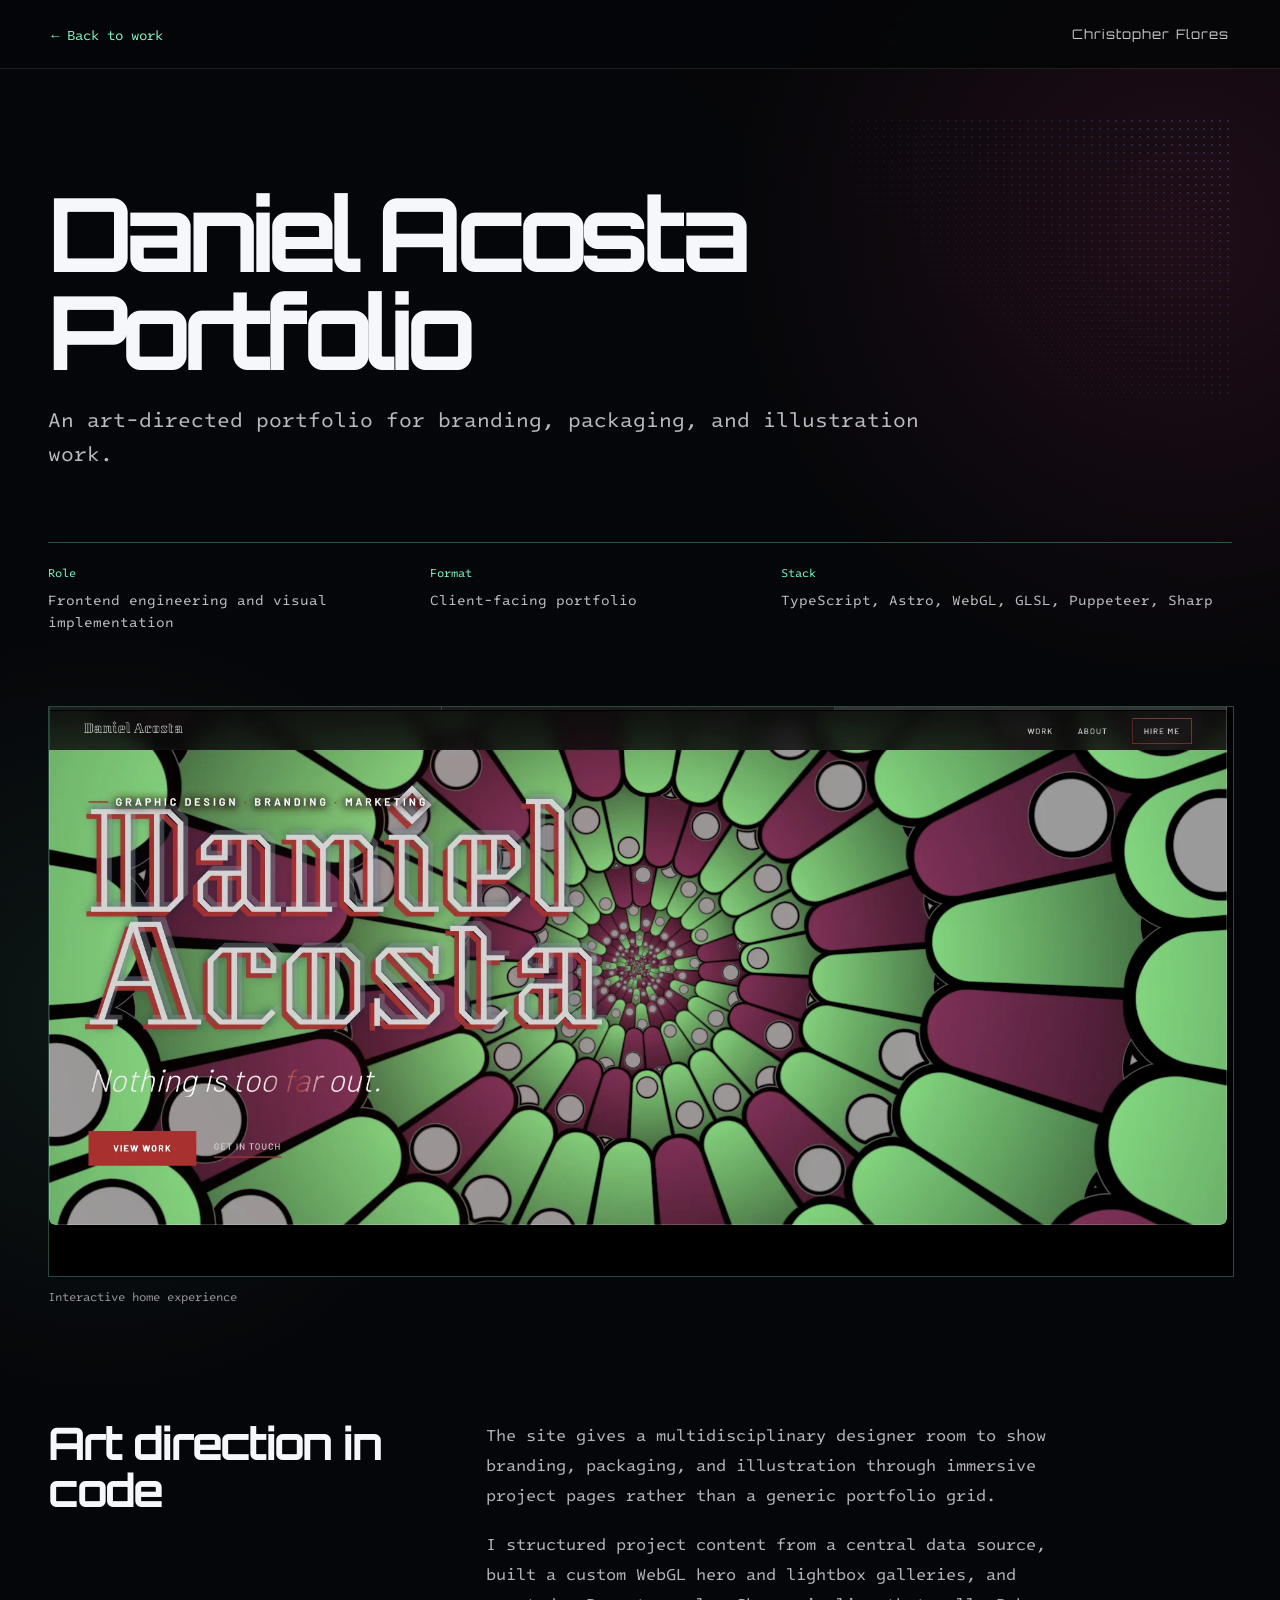
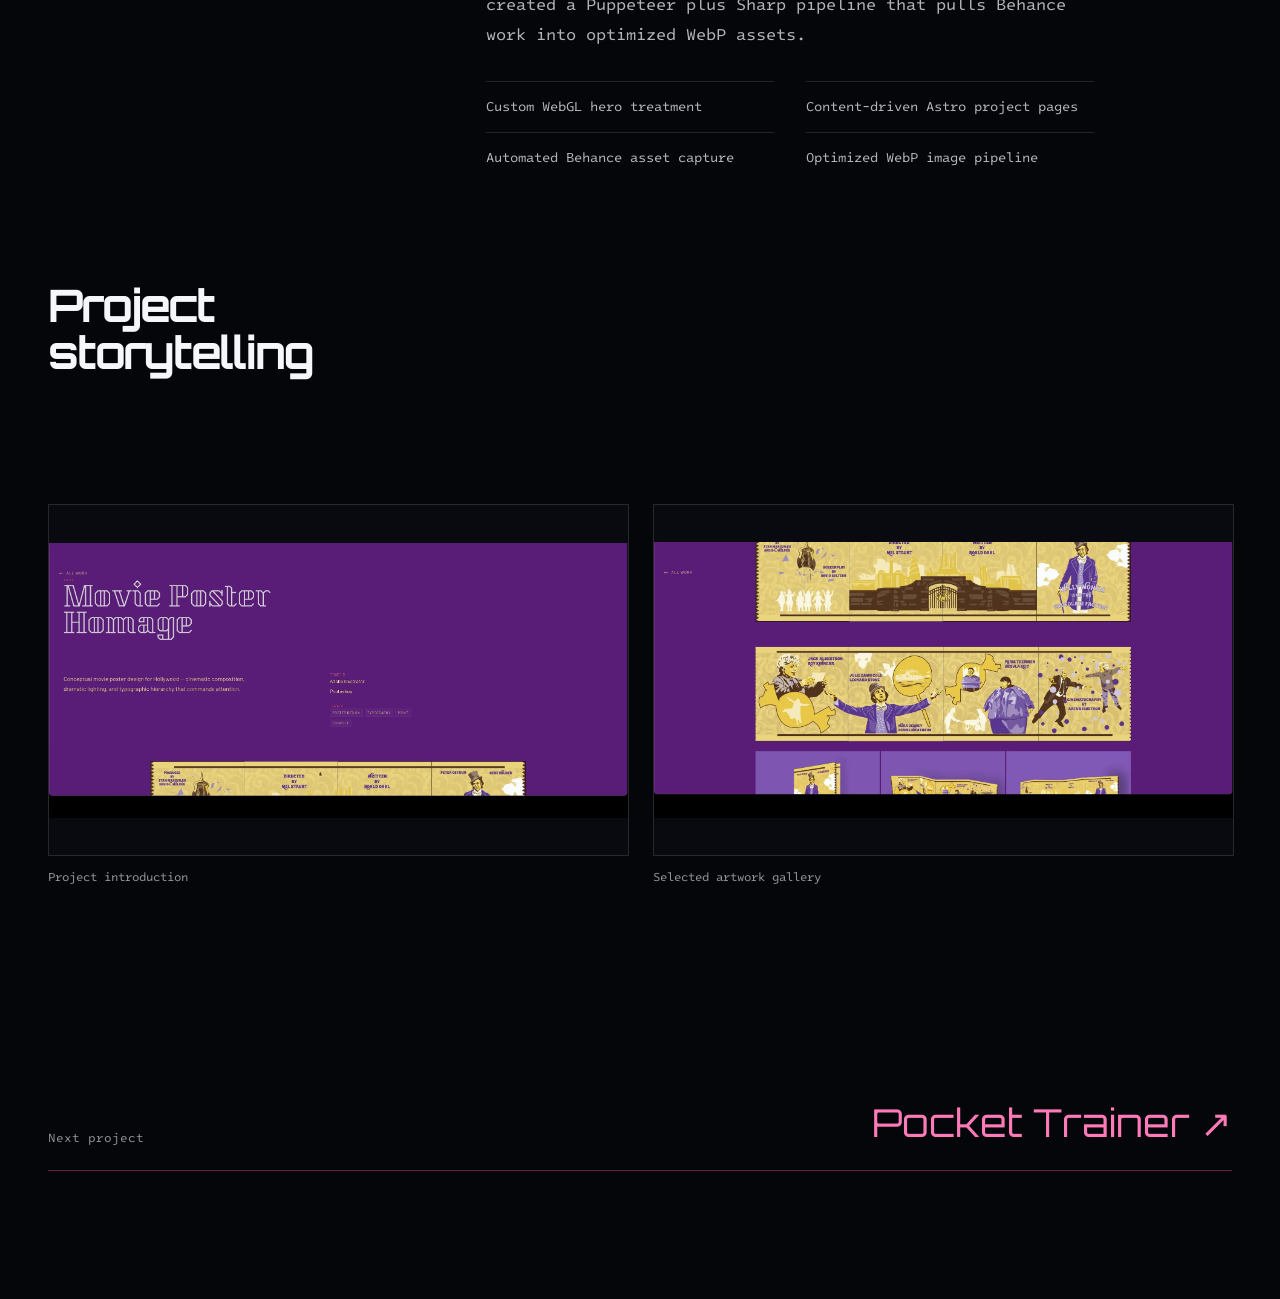
==== commit ab22f24e: "Make project collages fit responsive frames" ====
--- a/projects/daniel-acosta.html
+++ b/projects/daniel-acosta.html
@@ -2,7 +2,7 @@
 <html lang="en">
 <head>
     <meta charset="UTF-8"><meta name="viewport" content="width=device-width, initial-scale=1, viewport-fit=cover"><meta name="description" content="Daniel Acosta Portfolio case study by Christopher Flores."><title>Daniel Acosta Portfolio | Christopher Flores</title>
-    <link rel="stylesheet" href="../styles.css?v=4"><link rel="stylesheet" href="../case-study.css?v=2"><link rel="preconnect" href="https://fonts.googleapis.com"><link rel="preconnect" href="https://fonts.gstatic.com" crossorigin><link href="https://fonts.googleapis.com/css2?family=Intel+One+Mono:wght@400;500;600&amp;family=Orbitron:wght@400..900&amp;display=swap" rel="stylesheet">
+    <link rel="stylesheet" href="../styles.css?v=6"><link rel="stylesheet" href="../case-study.css?v=3"><link rel="preconnect" href="https://fonts.googleapis.com"><link rel="preconnect" href="https://fonts.gstatic.com" crossorigin><link href="https://fonts.googleapis.com/css2?family=Intel+One+Mono:wght@400;500;600&amp;family=Orbitron:wght@400..900&amp;display=swap" rel="stylesheet">
 </head>
 <body class="case-body">
     <nav class="case-nav" aria-label="Project navigation"><a href="../index.html#projects">← Back to work</a><span class="case-nav-brand">Christopher Flores</span></nav>
--- a/styles.css
+++ b/styles.css
@@ -1586,8 +1586,8 @@
 body.animations-ready .projects-intro,
 body.animations-ready .skills-group,
 body.animations-ready .about-card {
-    opacity: 0;
-    transform: translateY(24px);
+    opacity: 1;
+    transform: none;
     transition: opacity 0.65s ease, transform 0.65s ease, box-shadow 0.3s ease, background 0.3s ease;
 }
 
@@ -1884,8 +1884,9 @@
     height: 100%;
     min-height: 0;
     display: block;
-    object-fit: cover;
+    object-fit: contain;
     object-position: center;
+    box-sizing: border-box;
     border: 1px solid rgba(255, 255, 255, 0.13);
     background: #080a0f;
     transition: border-color 260ms ease, filter 260ms ease;
@@ -1940,8 +1941,8 @@
 
 body.animations-ready .work-project,
 body.animations-ready .work-heading {
-    opacity: 0;
-    transform: translateY(24px);
+    opacity: 1;
+    transform: none;
     transition: opacity 650ms ease, transform 650ms ease, border-color 260ms ease, box-shadow 260ms ease;
 }
 
--- a/case-study.css
+++ b/case-study.css
@@ -141,7 +141,7 @@
     width: 100%;
     max-height: 780px;
     display: block;
-    object-fit: cover;
+    object-fit: contain;
     border: 1px solid rgba(121, 242, 192, 0.28);
     background: #07080c;
 }
@@ -233,7 +233,7 @@
     min-height: 320px;
     max-height: 680px;
     display: block;
-    object-fit: cover;
+    object-fit: contain;
     border: 1px solid rgba(255, 255, 255, 0.12);
     background: #080a0f;
 }
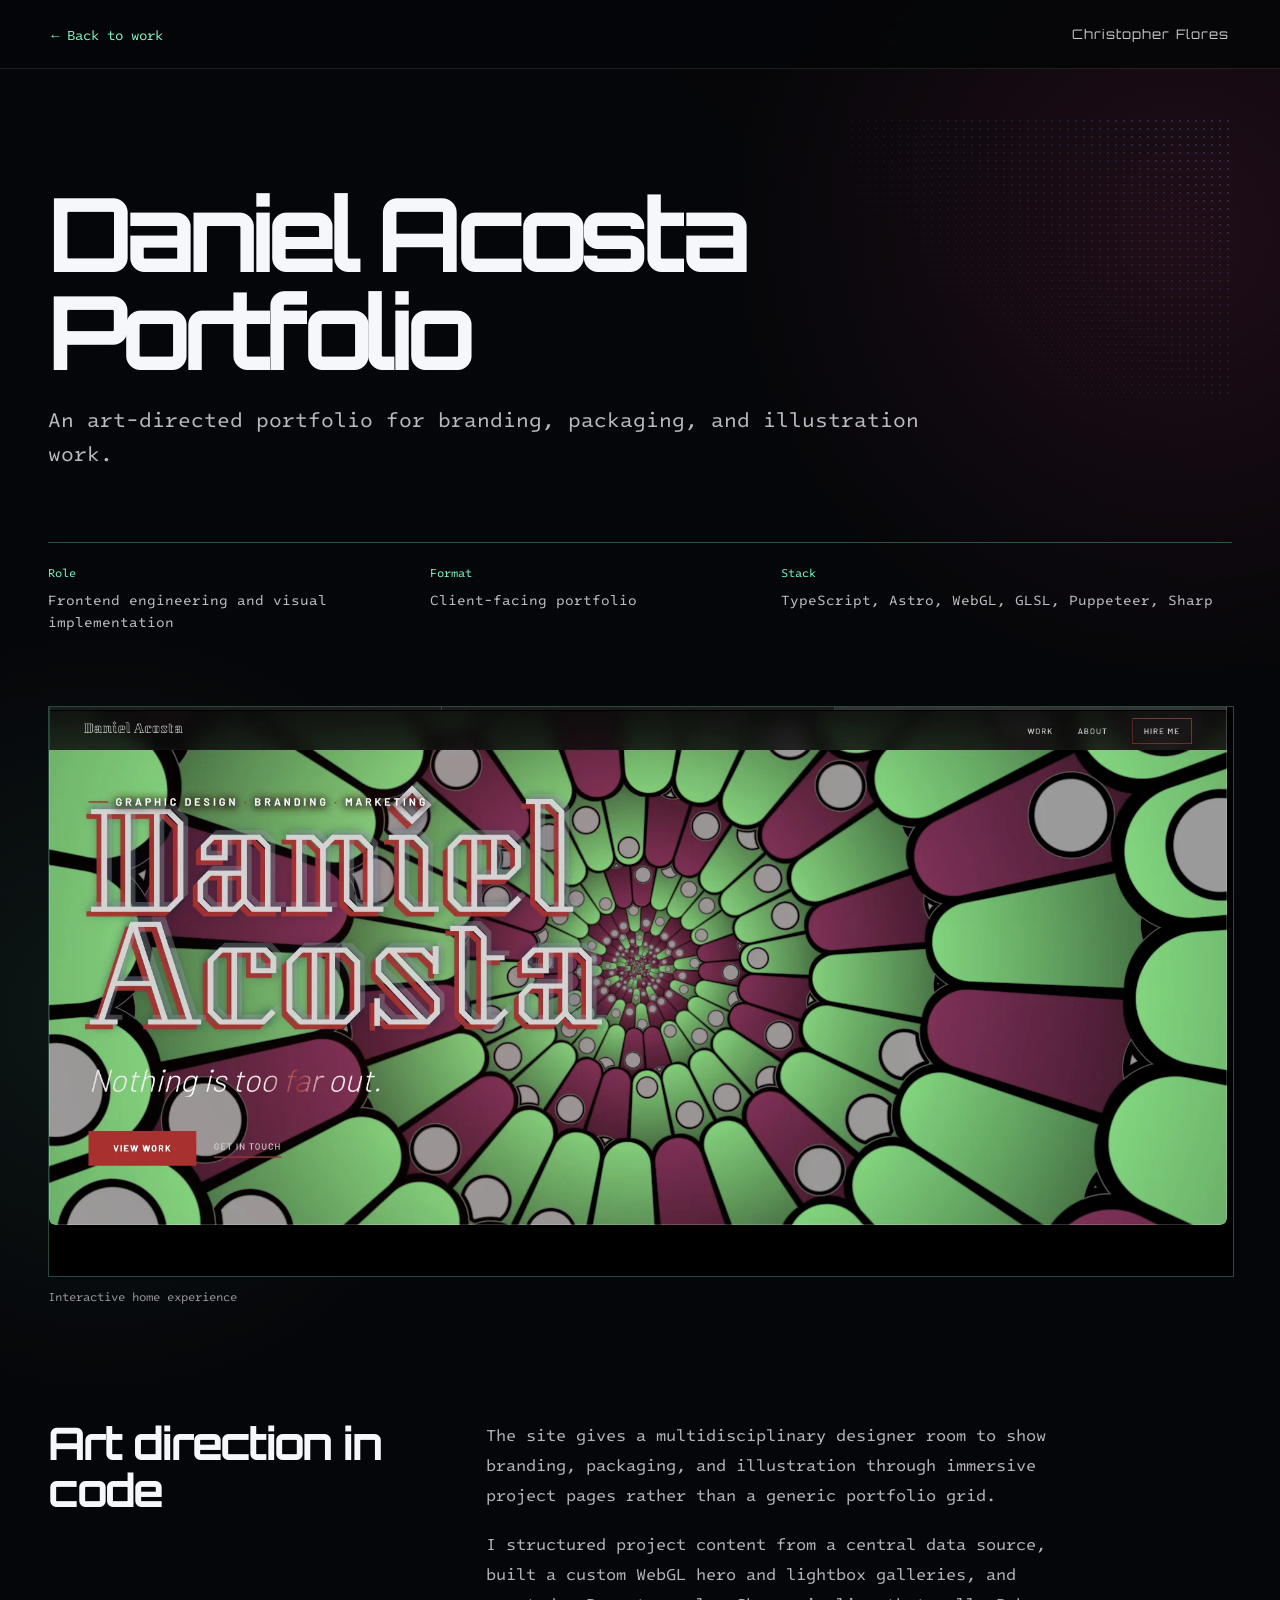
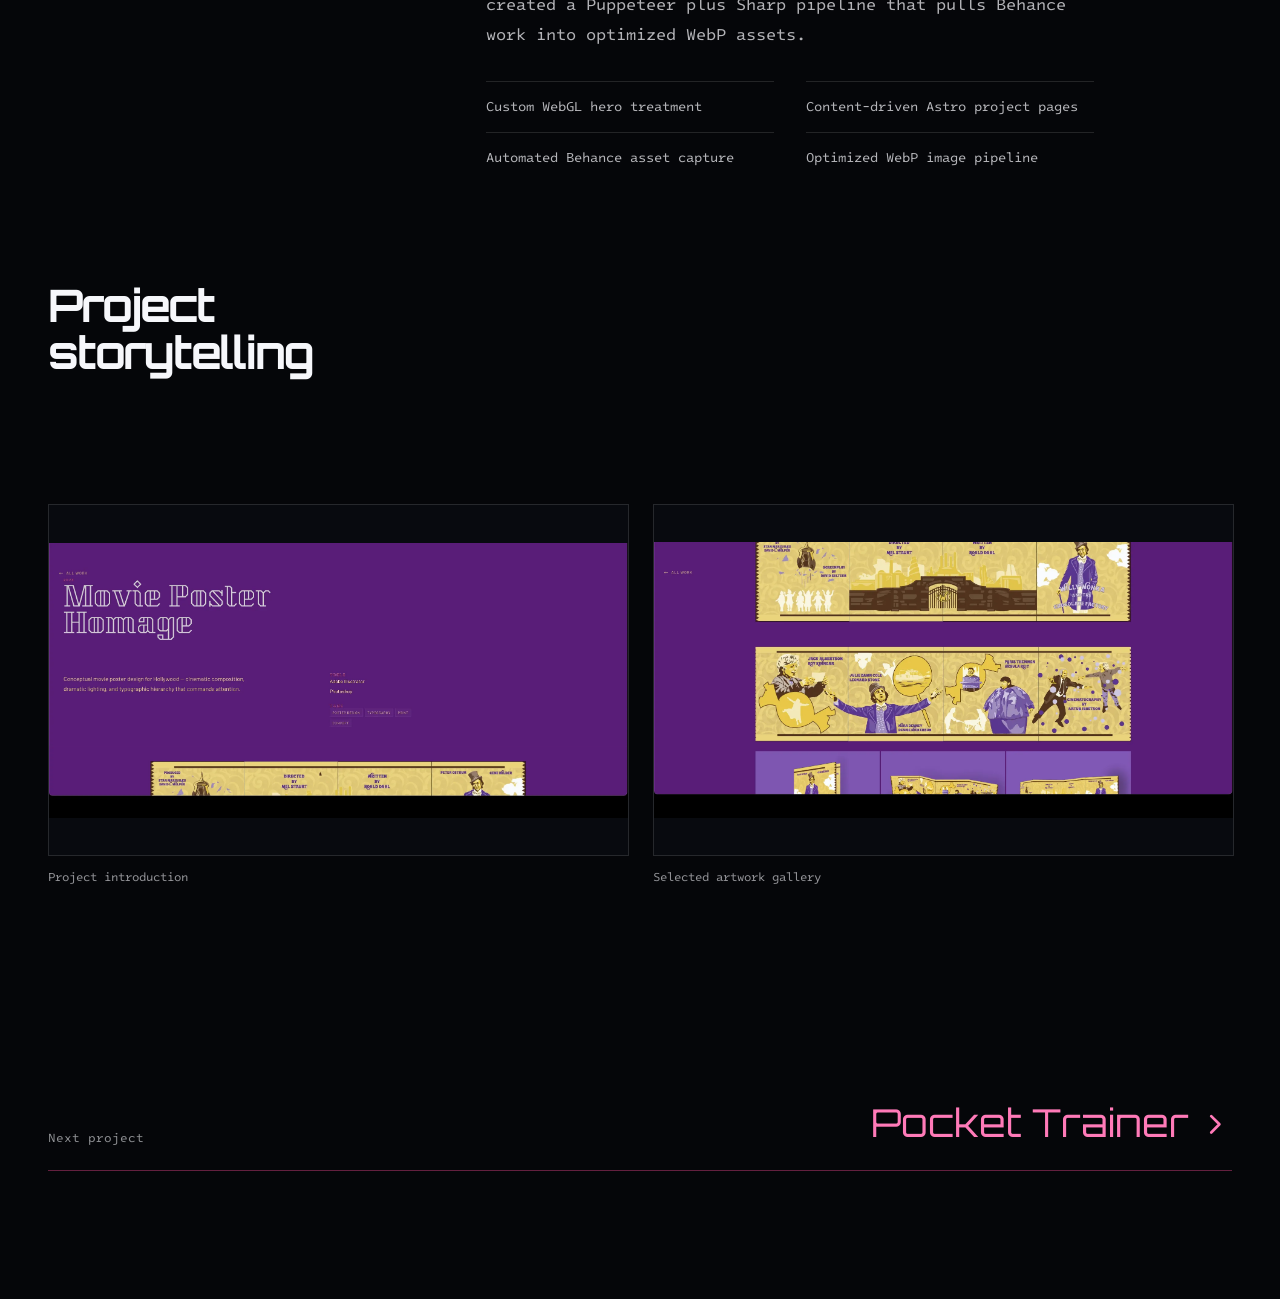
==== commit e3f97af1: "feat(links): replace arrow glyphs with SVG chevrons and external-link icons" ====
--- a/projects/daniel-acosta.html
+++ b/projects/daniel-acosta.html
@@ -2,7 +2,7 @@
 <html lang="en">
 <head>
     <meta charset="UTF-8"><meta name="viewport" content="width=device-width, initial-scale=1, viewport-fit=cover"><meta name="description" content="Daniel Acosta Portfolio case study by Christopher Flores."><title>Daniel Acosta Portfolio | Christopher Flores</title>
-    <link rel="stylesheet" href="../styles.css?v=6"><link rel="stylesheet" href="../case-study.css?v=3"><link rel="preconnect" href="https://fonts.googleapis.com"><link rel="preconnect" href="https://fonts.gstatic.com" crossorigin><link href="https://fonts.googleapis.com/css2?family=Intel+One+Mono:wght@400;500;600&amp;family=Orbitron:wght@400..900&amp;display=swap" rel="stylesheet">
+    <link rel="stylesheet" href="../styles.css?v=12"><link rel="stylesheet" href="../case-study.css?v=12"><link rel="preconnect" href="https://fonts.googleapis.com"><link rel="preconnect" href="https://fonts.gstatic.com" crossorigin><link href="https://fonts.googleapis.com/css2?family=Intel+One+Mono:wght@400;500;600&amp;family=Orbitron:wght@400..900&amp;display=swap" rel="stylesheet">
 </head>
 <body class="case-body">
     <nav class="case-nav" aria-label="Project navigation"><a href="../index.html#projects">← Back to work</a><span class="case-nav-brand">Christopher Flores</span></nav>
@@ -10,7 +10,7 @@
         <section class="case-hero"><div class="case-title-wrap"><h1 class="case-title">Daniel Acosta Portfolio</h1><p class="case-lede">An art-directed portfolio for branding, packaging, and illustration work.</p></div><dl class="case-meta"><div><dt>Role</dt><dd>Frontend engineering and visual implementation</dd></div><div><dt>Format</dt><dd>Client-facing portfolio</dd></div><div><dt>Stack</dt><dd>TypeScript, Astro, WebGL, GLSL, Puppeteer, Sharp</dd></div></dl><figure class="case-hero-media"><img src="../images/DanielAcosta_1.webp" alt="Daniel Acosta portfolio animated home experience"><figcaption>Interactive home experience</figcaption></figure></section>
         <section class="case-section"><h2>Art direction in code</h2><div class="case-copy"><p>The site gives a multidisciplinary designer room to show branding, packaging, and illustration through immersive project pages rather than a generic portfolio grid.</p><p>I structured project content from a central data source, built a custom WebGL hero and lightbox galleries, and created a Puppeteer plus Sharp pipeline that pulls Behance work into optimized WebP assets.</p><ul><li>Custom WebGL hero treatment</li><li>Content-driven Astro project pages</li><li>Automated Behance asset capture</li><li>Optimized WebP image pipeline</li></ul></div></section>
         <section class="case-section"><h2>Project storytelling</h2><div class="case-gallery"><figure><img src="../images/DanielAcosta_2.webp" alt="Daniel Acosta movie poster homage project page"><figcaption>Project introduction</figcaption></figure><figure><img src="../images/DanielAcosta_3.webp" alt="Daniel Acosta poster artwork gallery"><figcaption>Selected artwork gallery</figcaption></figure></div></section>
-        <div class="case-next"><span>Next project</span><a href="pocket-trainer.html">Pocket Trainer ↗</a></div>
+        <div class="case-next"><span>Next project</span><a href="pocket-trainer.html">Pocket Trainer <svg class="link-icon link-icon-internal" viewBox="0 0 24 24" fill="none" stroke="currentColor" stroke-width="2" stroke-linecap="round" stroke-linejoin="round" aria-hidden="true" focusable="false"><path d="m9 6 6 6-6 6"/></svg></a></div>
     </main>
 </body>
 </html>
--- a/styles.css
+++ b/styles.css
@@ -1152,50 +1152,92 @@
     gap: 10px;
 }
 
-.featured-skills {
-    display: grid;
-    grid-template-columns: repeat(auto-fit, minmax(96px, 1fr));
-    gap: 14px;
+/* Fanned icon stack: hovering spreads the tiles and lifts the one under the cursor */
+.stack-fan {
+    display: flex;
+    flex-direction: column;
+    align-items: center;
+    padding: 18px 0 4px;
+}
+
+.stack-fan-list {
+    display: flex;
+    justify-content: center;
+    list-style: none;
+    margin: 0;
+    padding: 0;
+    --tile: 64px;
+    --overlap: -12px;
+}
+
+.stack-fan-chip {
+    position: relative;
+    z-index: 1;
+    width: var(--tile);
+    height: var(--tile);
+    display: flex;
+    align-items: center;
+    justify-content: center;
+    flex-shrink: 0;
+    background:
+        radial-gradient(circle at 30% 20%, color-mix(in srgb, var(--accent) 26%, transparent), transparent 70%),
+        linear-gradient(160deg, #1b1b22, #0b0b0f);
+    border: 1px solid color-mix(in srgb, var(--accent) 30%, rgba(255, 255, 255, 0.1));
+    box-shadow:
+        inset 0 1px 0 rgba(255, 255, 255, 0.1),
+        0 10px 22px rgba(0, 0, 0, 0.45);
+    transform: rotate(calc(var(--o) * 1deg));
+    transition: transform 0.35s cubic-bezier(0.34, 1.56, 0.64, 1), border-color 0.25s ease, box-shadow 0.25s ease;
+}
+
+.stack-fan-chip + .stack-fan-chip {
+    margin-left: var(--overlap);
+}
+
+.stack-fan-chip img {
+    width: 55%;
+    height: 55%;
+    object-fit: contain;
+    pointer-events: none;
+}
+
+/* Single-color black marks read white on the dark tiles */
+.stack-fan-chip.is-mono img {
+    filter: invert(1);
+}
+
+.stack-fan-list:hover .stack-fan-chip {
+    transform: translate(calc(var(--o) * 4px), -6px) rotate(calc(var(--o) * 2deg));
+}
+
+.stack-fan-list .stack-fan-chip:hover {
+    z-index: 2;
+    transform: translate(calc(var(--o) * 4px), -16px) rotate(calc(var(--o) * 2deg)) scale(1.1);
+    border-color: color-mix(in srgb, var(--accent) 70%, transparent);
+    box-shadow:
+        inset 0 1px 0 rgba(255, 255, 255, 0.16),
+        0 16px 30px rgba(0, 0, 0, 0.5),
+        0 0 24px color-mix(in srgb, var(--accent) 35%, transparent);
+}
+
+.stack-fan-caption {
+    min-height: 1.4em;
+    margin: 16px 0 0;
+    font-family: 'Intel One Mono', monospace;
+    font-size: 0.78rem;
+    line-height: 1.4;
+    text-align: center;
+    color: rgba(255, 255, 255, 0.62);
+    transition: color 0.2s ease;
+}
+
+.stack-fan-caption.is-active {
+    font-weight: 700;
+    color: #ffffff;
 }
 
 .skills-chips.compact {
     gap: 8px;
-}
-
-.featured-skill {
-    display: flex;
-    flex-direction: column;
-    align-items: center;
-    gap: 10px;
-    padding: 8px 6px 4px;
-    text-align: center;
-    transition: transform 0.3s ease;
-}
-
-.featured-skill:hover {
-    transform: translateY(-2px);
-}
-
-.featured-skill-mark {
-    width: 72px;
-    height: 72px;
-    display: flex;
-    align-items: center;
-    justify-content: center;
-    border-radius: 0;
-    background:
-        radial-gradient(circle at 30% 25%, rgba(121, 242, 192, 0.18), transparent 60%),
-        rgba(255, 255, 255, 0.06);
-    border: 1px solid rgba(255, 255, 255, 0.12);
-    box-shadow: 0 12px 24px rgba(0, 0, 0, 0.18);
-}
-
-.featured-skill-label {
-    font-family: 'Intel One Mono', monospace;
-    font-size: 0.78rem;
-    font-weight: 700;
-    letter-spacing: 0.02em;
-    color: rgba(255, 255, 255, 0.9);
 }
 
 .skill-chip {
@@ -1228,34 +1270,16 @@
     flex-shrink: 0;
 }
 
-.featured-skill-icon {
-    width: 38px !important;
-    height: 38px !important;
-}
-
 @media (max-width: 600px) {
     .skills-group {
         padding: 1rem;
     }
-    .featured-skills {
-        grid-template-columns: repeat(4, minmax(0, 1fr));
-        gap: 12px 8px;
-    }
-    .featured-skill {
-        gap: 8px;
-        padding: 4px 2px 0;
-    }
-    .featured-skill-mark {
-        width: 60px;
-        height: 60px;
-        border-radius: 0;
-    }
-    .featured-skill-label {
-        font-size: 0.68rem;
-    }
-    .featured-skill-icon {
-        width: 32px !important;
-        height: 32px !important;
+    .stack-fan-list {
+        --tile: 44px;
+        --overlap: -12px;
+    }
+    .stack-fan-caption {
+        font-size: 0.7rem;
     }
     .skills-chips {
         gap: 7px;
@@ -1811,6 +1835,336 @@
     background: transparent;
 }
 
+/* Product work leads; studio previews and learning projects stay compact. */
+.work-project-featured,
+.work-project-secondary {
+    min-height: auto;
+}
+
+.work-project-featured {
+    border-top: 3px solid #79f2c0;
+}
+
+.work-project-featured .work-gallery {
+    height: clamp(460px, 43vw, 650px);
+    min-height: 0;
+}
+
+.work-project.work-project-secondary h3 {
+    font-size: clamp(1.8rem, 3.5vw, 3rem);
+}
+
+.work-project-secondary .work-gallery {
+    height: clamp(340px, 32vw, 440px);
+    min-height: 0;
+}
+
+.work-project-development {
+    width: min(100%, 1120px);
+    min-height: auto;
+    box-sizing: border-box;
+    scroll-margin-top: 100px;
+    border-color: rgba(255, 255, 255, 0.16);
+}
+
+.work-project.work-project-development h3 {
+    font-size: clamp(1.6rem, 3vw, 2.5rem);
+    line-height: 1.1;
+}
+
+.work-project-development .work-label {
+    color: rgba(246, 247, 251, 0.68);
+}
+
+.work-project-development .work-gallery-platform {
+    grid-template-columns: minmax(0, 1.5fr) repeat(2, minmax(0, 0.5fr));
+    height: clamp(320px, 34vw, 440px);
+    min-height: 0;
+}
+
+.work-project-development .work-gallery-platform img {
+    height: 100%;
+    aspect-ratio: auto;
+}
+
+.work-studio,
+.work-additional {
+    width: min(100%, 1480px);
+    margin: clamp(4rem, 8vw, 7rem) auto 0;
+    padding: clamp(2rem, 4vw, 3.5rem) 0 0;
+    box-sizing: border-box;
+    scroll-margin-top: 100px;
+    border-top: 1px solid rgba(255, 255, 255, 0.16);
+}
+
+.work-studio-header {
+    display: grid;
+    grid-template-columns: minmax(0, 1fr) auto;
+    align-items: end;
+    gap: 2rem;
+    margin-bottom: 2rem;
+    border: 0;
+    background: transparent;
+}
+
+.work-studio-copy h3 {
+    margin: 0;
+}
+
+.work-studio-copy h3 img {
+    display: block;
+    width: clamp(186px, 22vw, 280px);
+    height: auto;
+    margin-block: 1rem;
+}
+
+.work-studio-copy p,
+.studio-project p,
+.work-additional-link p {
+    max-width: 66ch;
+    margin: 0.85rem 0 0;
+    color: rgba(246, 247, 251, 0.74);
+    font-family: "Intel One Mono", monospace;
+    font-size: 0.9rem;
+    line-height: 1.65;
+    text-wrap: pretty;
+}
+
+.studio-projects {
+    display: grid;
+    grid-template-columns: repeat(2, minmax(0, 1fr));
+    gap: clamp(1.5rem, 3vw, 3rem);
+}
+
+.studio-project-link {
+    display: flex;
+    flex-direction: column;
+    height: 100%;
+    color: #f6f7fb;
+    text-decoration: none;
+}
+
+.studio-project-cover {
+    display: block;
+    width: 100%;
+    height: auto;
+    aspect-ratio: 1.94;
+    object-fit: cover;
+    border: 1px solid rgba(255, 255, 255, 0.13);
+    box-sizing: border-box;
+    transition: border-color 220ms ease, filter 220ms ease;
+}
+
+.studio-project-heading {
+    display: flex;
+    justify-content: space-between;
+    align-items: center;
+    gap: 1rem;
+    min-height: 4.5rem;
+    padding-top: 1rem;
+}
+
+.studio-project-heading h4 {
+    margin: 0;
+}
+
+.studio-client-logo {
+    display: block;
+    width: auto;
+    height: 2.25rem;
+    max-width: 100%;
+    object-fit: contain;
+    object-position: left center;
+}
+
+.studio-client-logo-dronepower {
+    height: 3.5rem;
+}
+
+.studio-project p {
+    margin: 0.65rem 0 1.25rem;
+}
+
+.studio-project-cta {
+    display: inline-flex;
+    align-items: center;
+    gap: 0.45rem;
+    align-self: flex-start;
+    margin-top: auto;
+    padding-bottom: 0.3rem;
+    border-bottom: 1px solid currentColor;
+    color: #ff7ab8;
+    font-family: "Intel One Mono", monospace;
+    font-size: 0.8rem;
+    transition: color 220ms ease;
+}
+
+.studio-project-link:hover .studio-project-cover {
+    border-color: rgba(121, 242, 192, 0.52);
+    filter: brightness(1.06);
+}
+
+.studio-project-link:hover .studio-project-cta {
+    color: #79f2c0;
+}
+
+.studio-more {
+    display: flex;
+    flex-wrap: wrap;
+    align-items: center;
+    gap: 0.8rem 1.5rem;
+    margin-top: 2.25rem;
+    font-family: "Intel One Mono", monospace;
+    font-size: 0.8rem;
+    line-height: 1.7;
+}
+
+.studio-more > span {
+    color: rgba(246, 247, 251, 0.55);
+}
+
+.studio-more a {
+    color: rgba(246, 247, 251, 0.82);
+    text-decoration-thickness: 1px;
+    text-underline-offset: 0.3em;
+    transition: color 220ms ease;
+}
+
+.studio-more a:hover {
+    color: #79f2c0;
+}
+
+.work-additional > h3 {
+    margin: 0 0 1.5rem;
+    color: rgba(246, 247, 251, 0.65);
+    font-family: "Intel One Mono", monospace;
+    font-size: 0.9rem;
+    font-weight: 500;
+}
+
+.work-additional-link {
+    display: grid;
+    grid-template-columns: minmax(0, 1fr) auto;
+    gap: 1.5rem;
+    align-items: center;
+    padding: 1.5rem 0;
+    border-top: 1px solid rgba(255, 255, 255, 0.1);
+    color: #f6f7fb;
+    text-decoration: none;
+}
+
+.work-additional-link h4 {
+    display: flex;
+    flex-wrap: wrap;
+    align-items: center;
+    gap: 0.75rem 1.25rem;
+    margin: 0;
+    font-family: "Orbitron", sans-serif;
+    font-size: clamp(1rem, 2vw, 1.3rem);
+    font-weight: 500;
+    line-height: 1.5;
+}
+
+.work-additional-link p {
+    margin: 0.5rem 0;
+    font-size: 0.82rem;
+}
+
+.work-learning-label {
+    color: rgba(246, 247, 251, 0.6);
+    font-family: "Intel One Mono", monospace;
+    font-size: 0.7rem;
+}
+
+.work-additional-cta {
+    color: rgba(246, 247, 251, 0.75);
+    font-family: "Intel One Mono", monospace;
+    font-size: 0.8rem;
+    white-space: nowrap;
+    transition: color 220ms ease;
+}
+
+.work-additional-link:hover .work-additional-cta {
+    color: #79f2c0;
+}
+
+.link-icon {
+    width: 0.85em;
+    height: 0.85em;
+    flex-shrink: 0;
+    vertical-align: -0.1em;
+    transition: transform 220ms ease;
+}
+
+a:hover .link-icon-internal {
+    transform: translateX(3px);
+}
+
+a:hover .link-icon-external {
+    transform: translate(2px, -2px);
+}
+
+.studio-project-link:focus-visible,
+.work-studio .work-project-cta:focus-visible,
+.studio-more a:focus-visible,
+.work-additional-link:focus-visible {
+    outline: 2px solid #79f2c0;
+    outline-offset: 6px;
+}
+
+@media (max-width: 980px) {
+    .work-project-featured .work-gallery,
+    .work-project-secondary .work-gallery {
+        height: auto;
+        min-height: auto;
+    }
+}
+
+@media (max-width: 680px) {
+    .work-project-development .work-gallery-platform {
+        grid-template-columns: repeat(2, minmax(0, 1fr));
+        height: auto;
+    }
+
+    .work-project-development .work-gallery-platform figure:first-child {
+        grid-column: 1 / -1;
+    }
+
+    .work-project-development .work-gallery-platform img {
+        height: auto;
+        aspect-ratio: 16 / 9;
+    }
+
+    .work-project-development .work-gallery-platform .work-platform-mobile img {
+        aspect-ratio: 1206 / 2622;
+        max-height: 480px;
+    }
+
+    .work-studio-header,
+    .studio-projects,
+    .work-additional-link {
+        grid-template-columns: 1fr;
+    }
+
+    .work-studio-header .work-project-cta {
+        justify-self: start;
+    }
+
+    .studio-more > span {
+        flex-basis: 100%;
+    }
+}
+
+@media (prefers-reduced-motion: reduce) {
+    .studio-project-cover,
+    .link-icon,
+    .studio-project-cta,
+    .studio-more a,
+    .work-additional-cta {
+        transition: none;
+    }
+}
+
 .work-label {
     display: block;
     margin-bottom: 0.65rem;
@@ -1939,6 +2293,24 @@
     background: linear-gradient(145deg, #0a0b11, #181226);
 }
 
+/* Framed phone mockups carry their own device edge, so they skip the image box. */
+.work-gallery-phones {
+    grid-template-columns: repeat(4, minmax(0, 1fr));
+}
+
+.work-project-secondary .work-gallery-phones {
+    height: clamp(420px, 40vw, 600px);
+}
+
+.work-gallery.work-gallery-phones img {
+    border: 0;
+    background: none;
+}
+
+.work-gallery-phones figcaption {
+    text-align: center;
+}
+
 body.animations-ready .work-project,
 body.animations-ready .work-heading {
     opacity: 1;
@@ -1997,6 +2369,14 @@
     .work-gallery-mobile img {
         aspect-ratio: 9 / 16;
     }
+
+    .work-project-secondary .work-gallery-phones {
+        height: auto;
+    }
+
+    .work-gallery.work-gallery-phones img {
+        aspect-ratio: 1419 / 2796;
+    }
 }
 
 @media (max-width: 680px) {
@@ -2018,6 +2398,10 @@
         max-height: 620px;
     }
 
+    .work-gallery-phones {
+        grid-template-columns: repeat(2, minmax(0, 1fr));
+    }
+
     .work-project::after {
         width: 150px;
         height: 150px;
--- a/case-study.css
+++ b/case-study.css
@@ -180,6 +180,11 @@
     letter-spacing: -0.045em;
 }
 
+/* Galleries span the heading column, so their headings must scroll away first. */
+.case-section:has(> .case-gallery) > h2 {
+    position: static;
+}
+
 .case-copy {
     max-width: 76ch;
 }
@@ -243,6 +248,73 @@
     background: linear-gradient(145deg, #090a0e, #171122);
 }
 
+.case-platform-gallery {
+    grid-template-columns: repeat(3, minmax(0, 1fr));
+    align-items: start;
+}
+
+.case-platform-gallery .case-gallery-mobile img {
+    height: auto;
+    min-height: 0;
+    max-height: 760px;
+}
+
+.case-platform-gallery a {
+    display: block;
+}
+
+.case-platform-gallery a:focus-visible {
+    outline: 2px solid #79f2c0;
+    outline-offset: 6px;
+}
+
+/* Framed phone mockups ship with transparent backgrounds, so they sit on the stage without a box. */
+.case-phone-stage {
+    display: grid;
+    grid-template-columns: repeat(3, minmax(0, 1fr));
+    align-items: start;
+    gap: clamp(0.5rem, 3vw, 3rem);
+    max-height: 760px;
+    padding: clamp(1.5rem, 5vw, 4rem) clamp(1rem, 6vw, 6rem) 0;
+    overflow: hidden;
+    border: 1px solid rgba(121, 242, 192, 0.28);
+    background: #07080c;
+}
+
+.case-hero-phones .case-phone-stage img {
+    width: 100%;
+    height: auto;
+    max-height: none;
+    border: 0;
+    background: none;
+}
+
+.case-phone-stage img:nth-child(odd) {
+    margin-top: clamp(2rem, 8vw, 7rem);
+}
+
+.case-phone-gallery {
+    grid-template-columns: repeat(4, minmax(0, 1fr));
+    align-items: start;
+}
+
+.case-gallery.case-phone-gallery img {
+    height: auto;
+    min-height: 0;
+    max-height: none;
+    border: 0;
+    background: none;
+}
+
+.case-phone-gallery a {
+    display: block;
+}
+
+.case-phone-gallery a:focus-visible {
+    outline: 2px solid #79f2c0;
+    outline-offset: 6px;
+}
+
 .case-actions {
     display: flex;
     flex-wrap: wrap;
@@ -253,6 +325,7 @@
 .case-action {
     display: inline-flex;
     align-items: center;
+    gap: 0.5rem;
     min-height: 44px;
     padding: 0.75rem 1rem;
     border: 1px solid rgba(121, 242, 192, 0.42);
@@ -317,6 +390,25 @@
         grid-column: auto;
     }
 
+    .case-phone-stage {
+        gap: 0;
+        padding: 1.25rem 0 0;
+    }
+
+    .case-hero-phones .case-phone-stage img {
+        width: 128%;
+        margin-inline: -14%;
+    }
+
+    .case-hero-phones .case-phone-stage img:nth-child(2) {
+        position: relative;
+        z-index: 1;
+    }
+
+    .case-gallery.case-phone-gallery {
+        grid-template-columns: repeat(2, minmax(0, 1fr));
+    }
+
     .case-gallery img {
         min-height: 0;
         height: auto;
